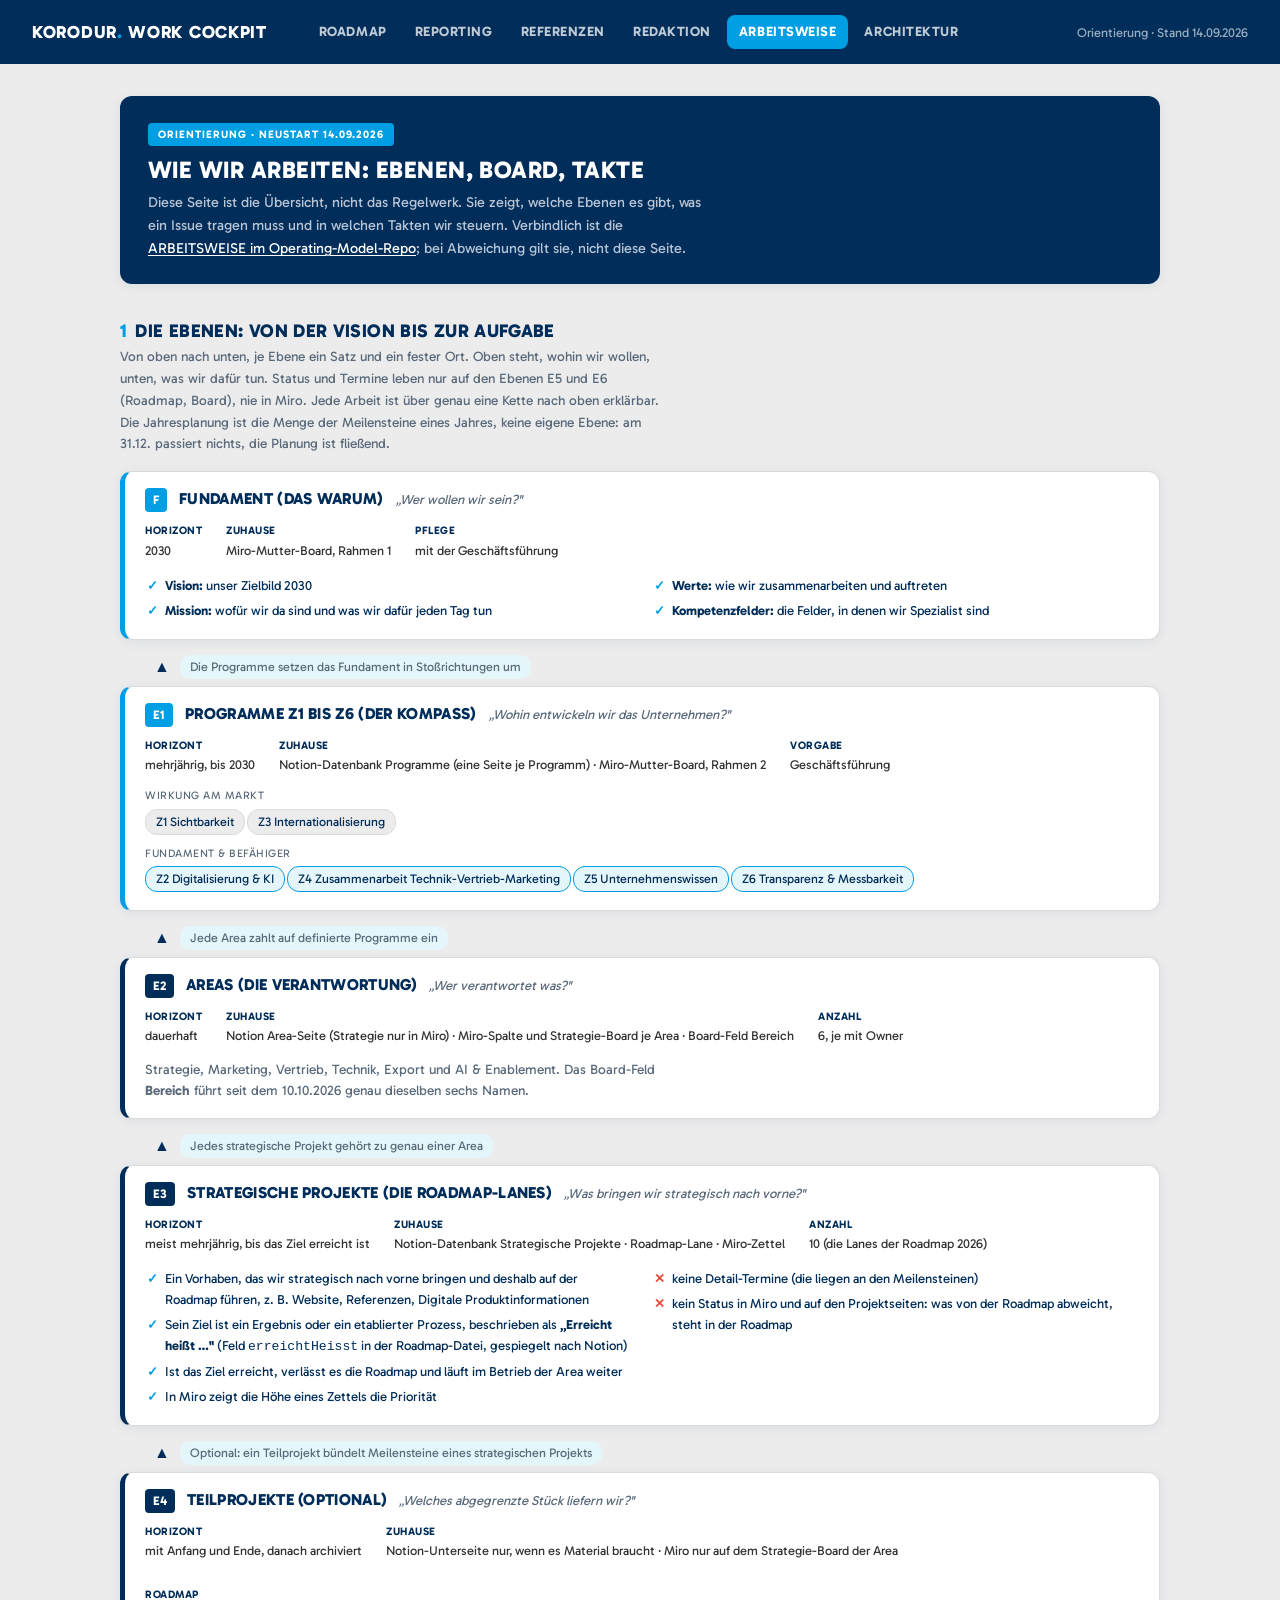
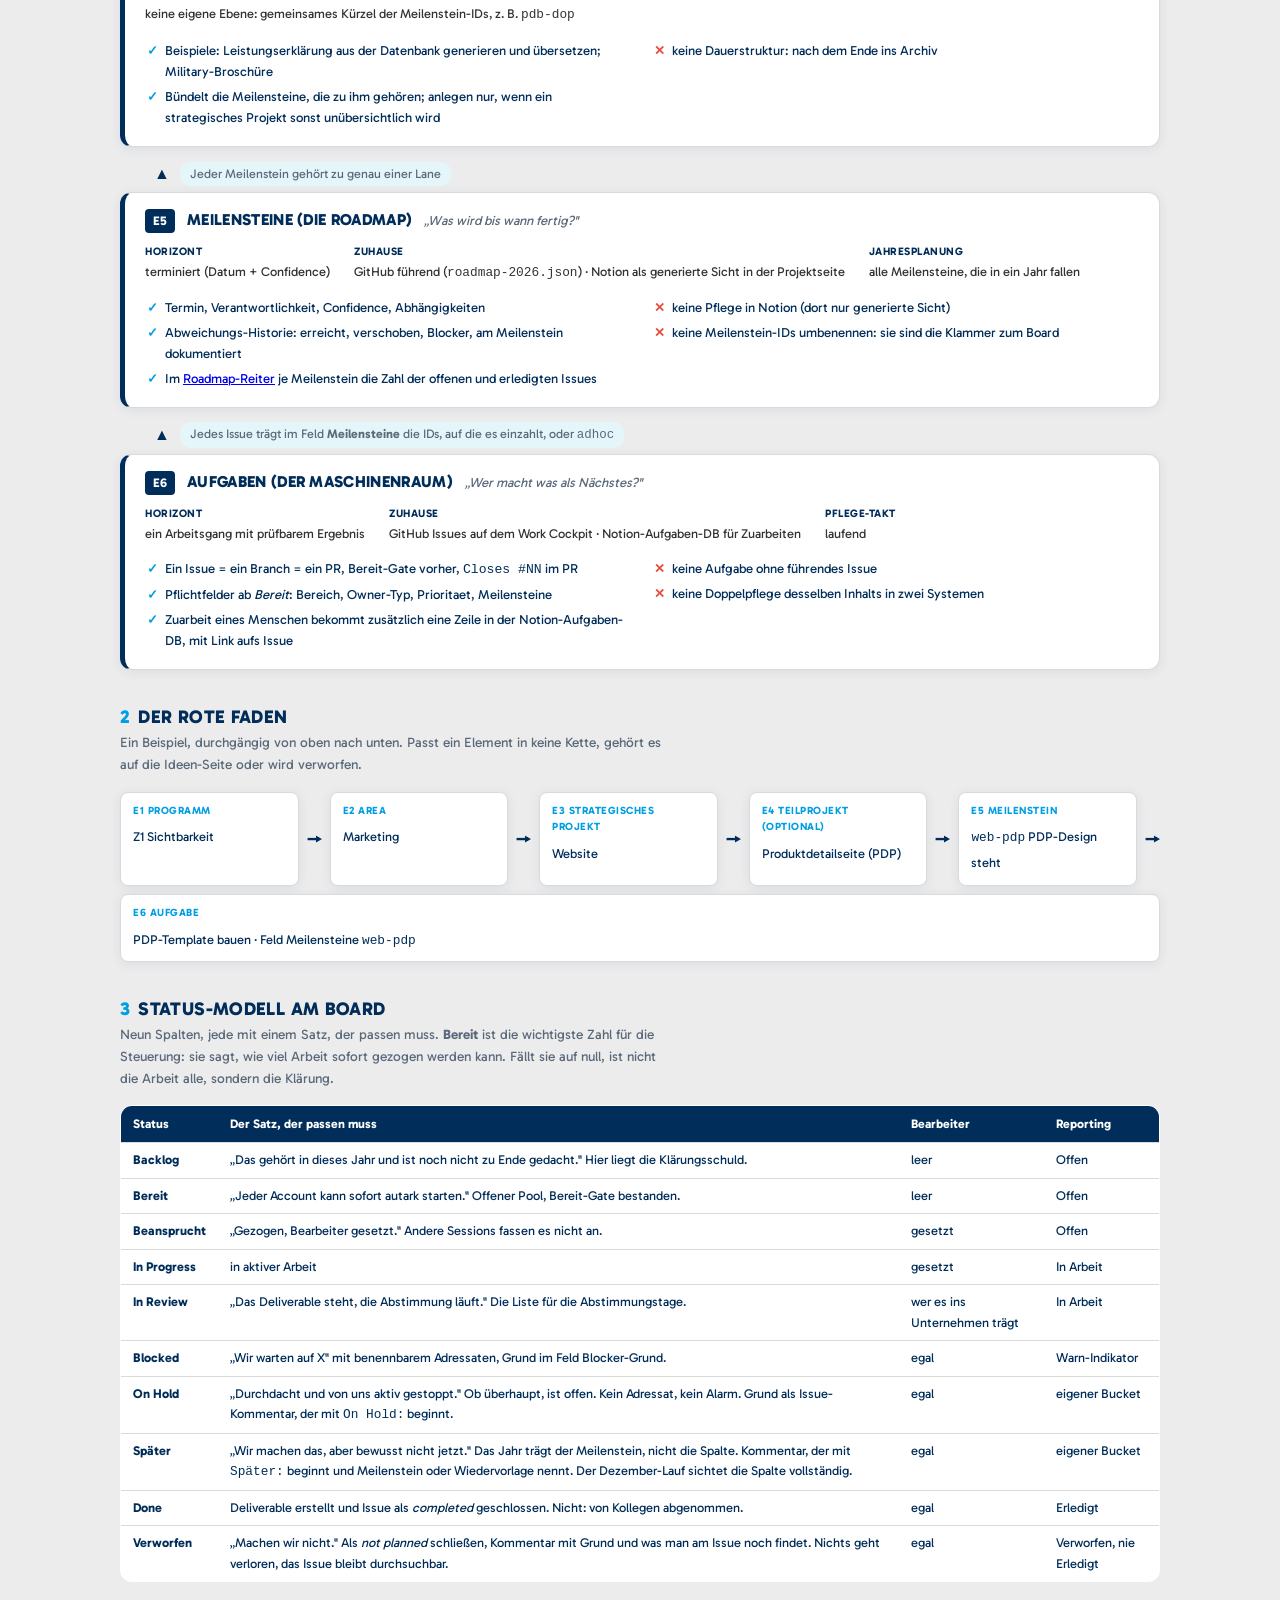
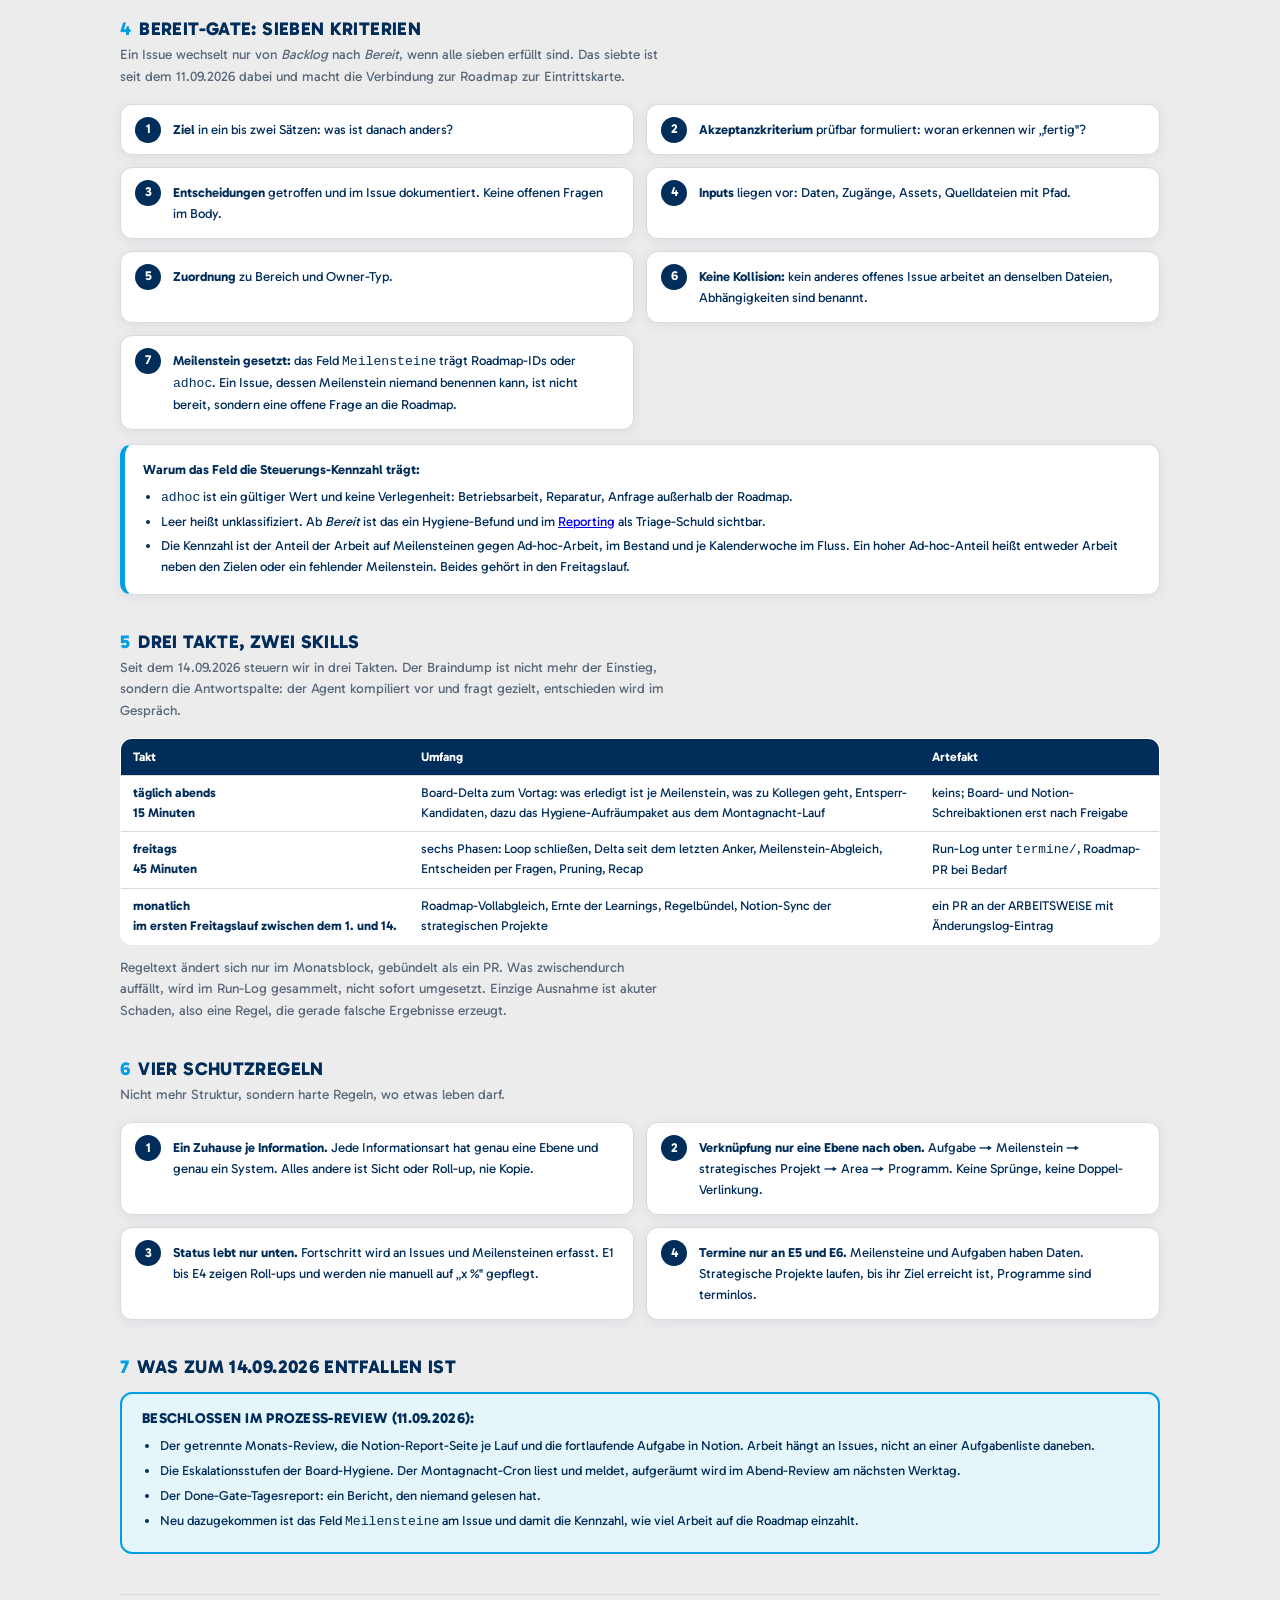
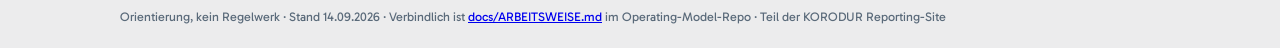
==== reporting/arbeitsweise.html @ e7a1e0b7 "sync: dashboard + snapshot 2026-11-10" ====
<!DOCTYPE html>
<html lang="de">
<head>
  <meta charset="UTF-8">
  <meta name="viewport" content="width=device-width, initial-scale=1.0">
  <title>KORODUR Work Cockpit · Arbeitsweise</title>
  <link rel="stylesheet" href="styles.css?v=3e31d056">
  <link rel="icon" href="data:image/svg+xml,<svg xmlns='http://www.w3.org/2000/svg' viewBox='0 0 100 100'><text y='.9em' font-size='90'>📊</text></svg>">
</head>
<body>
  <div class="app app--roadmap">
    <!-- Header -->
    <header class="header">
      <div class="header__brand">
        <span class="header__title">KORODUR<span class="header__dot">.</span> WORK COCKPIT</span>
        <nav class="header__nav" aria-label="Bereiche">
          <a href="roadmap.html" class="header__nav-link">Roadmap</a>
          <a href="index.html" class="header__nav-link">Reporting</a>
          <a href="referenzen.html" class="header__nav-link">Referenzen</a>
          <a href="redaktion.html" class="header__nav-link">Redaktion</a>
          <a href="arbeitsweise.html" class="header__nav-link is-active" aria-current="page">Arbeitsweise</a>
          <a href="architektur.html" class="header__nav-link">Architektur</a>
        </nav>
      </div>
      <div>
        <span class="header__meta">Orientierung · Stand 14.09.2026</span>
      </div>
    </header>

    <!-- Main Content -->
    <main class="main main--aw">
      <div class="aw-wrap">

        <div class="aw-intro">
          <span class="aw-tag">Orientierung · Neustart 14.09.2026</span>
          <h1>Wie wir arbeiten: Ebenen, Board, Takte</h1>
          <p>Diese Seite ist die Übersicht, nicht das Regelwerk. Sie zeigt, welche Ebenen es gibt, was ein Issue tragen muss und in welchen Takten wir steuern. Verbindlich ist die <a href="https://github.com/KORODUR-International/korodur-operating-model/blob/main/docs/ARBEITSWEISE.md" target="_blank" rel="noopener">ARBEITSWEISE im Operating-Model-Repo</a>; bei Abweichung gilt sie, nicht diese Seite.</p>
        </div>

        <h2 class="aw-h2"><span class="aw-num">1</span>Die Ebenen: von der Vision bis zur Aufgabe</h2>
        <p class="aw-sub">Von oben nach unten, je Ebene ein Satz und ein fester Ort. Oben steht, wohin wir wollen, unten, was wir dafür tun. Status und Termine leben nur auf den Ebenen E5 und E6 (Roadmap, Board), nie in Miro. Jede Arbeit ist über genau eine Kette nach oben erklärbar. Die Jahresplanung ist die Menge der Meilensteine eines Jahres, keine eigene Ebene: am 31.12. passiert nichts, die Planung ist fließend.</p>

        <div class="aw-level aw-level--compass">
          <div class="aw-level-head">
            <span class="aw-badge">F</span>
            <h3>Fundament (das Warum)</h3>
            <span class="aw-leitfrage">„Wer wollen wir sein?"</span>
          </div>
          <div class="aw-meta">
            <div><b>Horizont</b>2030</div>
            <div><b>Zuhause</b>Miro-Mutter-Board, Rahmen 1</div>
            <div><b>Pflege</b>mit der Geschäftsführung</div>
          </div>
          <div class="aw-cols">
            <ul class="aw-ok">
              <li><b>Vision:</b> unser Zielbild 2030</li>
              <li><b>Mission:</b> wofür wir da sind und was wir dafür jeden Tag tun</li>
            </ul>
            <ul class="aw-ok">
              <li><b>Werte:</b> wie wir zusammenarbeiten und auftreten</li>
              <li><b>Kompetenzfelder:</b> die Felder, in denen wir Spezialist sind</li>
            </ul>
          </div>
        </div>

        <div class="aw-connector"><span class="aw-arrow">▲</span><span class="aw-rel">Die Programme setzen das Fundament in Stoßrichtungen um</span></div>

        <div class="aw-level aw-level--compass">
          <div class="aw-level-head">
            <span class="aw-badge">E1</span>
            <h3>Programme Z1 bis Z6 (der Kompass)</h3>
            <span class="aw-leitfrage">„Wohin entwickeln wir das Unternehmen?"</span>
          </div>
          <div class="aw-meta">
            <div><b>Horizont</b>mehrjährig, bis 2030</div>
            <div><b>Zuhause</b>Notion-Datenbank Programme (eine Seite je Programm) · Miro-Mutter-Board, Rahmen 2</div>
            <div><b>Vorgabe</b>Geschäftsführung</div>
          </div>
          <div class="aw-catlabel">Wirkung am Markt</div>
          <span class="aw-pill">Z1 Sichtbarkeit</span><span class="aw-pill">Z3 Internationalisierung</span>
          <div class="aw-catlabel">Fundament &amp; Befähiger</div>
          <span class="aw-pill aw-pill--f">Z2 Digitalisierung &amp; KI</span><span class="aw-pill aw-pill--f">Z4 Zusammenarbeit Technik-Vertrieb-Marketing</span><span class="aw-pill aw-pill--f">Z5 Unternehmenswissen</span><span class="aw-pill aw-pill--f">Z6 Transparenz &amp; Messbarkeit</span>
        </div>

        <div class="aw-connector"><span class="aw-arrow">▲</span><span class="aw-rel">Jede Area zahlt auf definierte Programme ein</span></div>

        <div class="aw-level">
          <div class="aw-level-head">
            <span class="aw-badge">E2</span>
            <h3>Areas (die Verantwortung)</h3>
            <span class="aw-leitfrage">„Wer verantwortet was?"</span>
          </div>
          <div class="aw-meta">
            <div><b>Horizont</b>dauerhaft</div>
            <div><b>Zuhause</b>Notion Area-Seite (Strategie nur in Miro) · Miro-Spalte und Strategie-Board je Area · Board-Feld Bereich</div>
            <div><b>Anzahl</b>6, je mit Owner</div>
          </div>
          <p class="aw-sub" style="margin:0;">Strategie, Marketing, Vertrieb, Technik, Export und AI &amp; Enablement. Das Board-Feld <b>Bereich</b> führt seit dem 10.10.2026 genau dieselben sechs Namen.</p>
        </div>

        <div class="aw-connector"><span class="aw-arrow">▲</span><span class="aw-rel">Jedes strategische Projekt gehört zu genau einer Area</span></div>

        <div class="aw-level">
          <div class="aw-level-head">
            <span class="aw-badge">E3</span>
            <h3>Strategische Projekte (die Roadmap-Lanes)</h3>
            <span class="aw-leitfrage">„Was bringen wir strategisch nach vorne?"</span>
          </div>
          <div class="aw-meta">
            <div><b>Horizont</b>meist mehrjährig, bis das Ziel erreicht ist</div>
            <div><b>Zuhause</b>Notion-Datenbank Strategische Projekte · Roadmap-Lane · Miro-Zettel</div>
            <div><b>Anzahl</b>10 (die Lanes der Roadmap 2026)</div>
          </div>
          <div class="aw-cols">
            <ul class="aw-ok">
              <li>Ein Vorhaben, das wir strategisch nach vorne bringen und deshalb auf der Roadmap führen, z. B. Website, Referenzen, Digitale Produktinformationen</li>
              <li>Sein Ziel ist ein Ergebnis oder ein etablierter Prozess, beschrieben als <b>„Erreicht heißt …"</b> (Feld <code>erreichtHeisst</code> in der Roadmap-Datei, gespiegelt nach Notion)</li>
              <li>Ist das Ziel erreicht, verlässt es die Roadmap und läuft im Betrieb der Area weiter</li>
              <li>In Miro zeigt die Höhe eines Zettels die Priorität</li>
            </ul>
            <ul class="aw-no">
              <li>keine Detail-Termine (die liegen an den Meilensteinen)</li>
              <li>kein Status in Miro und auf den Projektseiten: was von der Roadmap abweicht, steht in der Roadmap</li>
            </ul>
          </div>
        </div>

        <div class="aw-connector"><span class="aw-arrow">▲</span><span class="aw-rel">Optional: ein Teilprojekt bündelt Meilensteine eines strategischen Projekts</span></div>

        <div class="aw-level">
          <div class="aw-level-head">
            <span class="aw-badge">E4</span>
            <h3>Teilprojekte (optional)</h3>
            <span class="aw-leitfrage">„Welches abgegrenzte Stück liefern wir?"</span>
          </div>
          <div class="aw-meta">
            <div><b>Horizont</b>mit Anfang und Ende, danach archiviert</div>
            <div><b>Zuhause</b>Notion-Unterseite nur, wenn es Material braucht · Miro nur auf dem Strategie-Board der Area</div>
            <div><b>Roadmap</b>keine eigene Ebene: gemeinsames Kürzel der Meilenstein-IDs, z. B. <code>pdb-dop</code></div>
          </div>
          <div class="aw-cols">
            <ul class="aw-ok">
              <li>Beispiele: Leistungserklärung aus der Datenbank generieren und übersetzen; Military-Broschüre</li>
              <li>Bündelt die Meilensteine, die zu ihm gehören; anlegen nur, wenn ein strategisches Projekt sonst unübersichtlich wird</li>
            </ul>
            <ul class="aw-no">
              <li>keine Dauerstruktur: nach dem Ende ins Archiv</li>
            </ul>
          </div>
        </div>

        <div class="aw-connector"><span class="aw-arrow">▲</span><span class="aw-rel">Jeder Meilenstein gehört zu genau einer Lane</span></div>

        <div class="aw-level">
          <div class="aw-level-head">
            <span class="aw-badge">E5</span>
            <h3>Meilensteine (die Roadmap)</h3>
            <span class="aw-leitfrage">„Was wird bis wann fertig?"</span>
          </div>
          <div class="aw-meta">
            <div><b>Horizont</b>terminiert (Datum + Confidence)</div>
            <div><b>Zuhause</b>GitHub führend (<code>roadmap-2026.json</code>) · Notion als generierte Sicht in der Projektseite</div>
            <div><b>Jahresplanung</b>alle Meilensteine, die in ein Jahr fallen</div>
          </div>
          <div class="aw-cols">
            <ul class="aw-ok">
              <li>Termin, Verantwortlichkeit, Confidence, Abhängigkeiten</li>
              <li>Abweichungs-Historie: erreicht, verschoben, Blocker, am Meilenstein dokumentiert</li>
              <li>Im <a href="roadmap.html">Roadmap-Reiter</a> je Meilenstein die Zahl der offenen und erledigten Issues</li>
            </ul>
            <ul class="aw-no">
              <li>keine Pflege in Notion (dort nur generierte Sicht)</li>
              <li>keine Meilenstein-IDs umbenennen: sie sind die Klammer zum Board</li>
            </ul>
          </div>
        </div>

        <div class="aw-connector"><span class="aw-arrow">▲</span><span class="aw-rel">Jedes Issue trägt im Feld <b>Meilensteine</b> die IDs, auf die es einzahlt, oder <code>adhoc</code></span></div>

        <div class="aw-level">
          <div class="aw-level-head">
            <span class="aw-badge">E6</span>
            <h3>Aufgaben (der Maschinenraum)</h3>
            <span class="aw-leitfrage">„Wer macht was als Nächstes?"</span>
          </div>
          <div class="aw-meta">
            <div><b>Horizont</b>ein Arbeitsgang mit prüfbarem Ergebnis</div>
            <div><b>Zuhause</b>GitHub Issues auf dem Work Cockpit · Notion-Aufgaben-DB für Zuarbeiten</div>
            <div><b>Pflege-Takt</b>laufend</div>
          </div>
          <div class="aw-cols">
            <ul class="aw-ok">
              <li>Ein Issue = ein Branch = ein PR, Bereit-Gate vorher, <code>Closes #NN</code> im PR</li>
              <li>Pflichtfelder ab <i>Bereit</i>: Bereich, Owner-Typ, Prioritaet, Meilensteine</li>
              <li>Zuarbeit eines Menschen bekommt zusätzlich eine Zeile in der Notion-Aufgaben-DB, mit Link aufs Issue</li>
            </ul>
            <ul class="aw-no">
              <li>keine Aufgabe ohne führendes Issue</li>
              <li>keine Doppelpflege desselben Inhalts in zwei Systemen</li>
            </ul>
          </div>
        </div>

        <h2 class="aw-h2"><span class="aw-num">2</span>Der rote Faden</h2>
        <p class="aw-sub">Ein Beispiel, durchgängig von oben nach unten. Passt ein Element in keine Kette, gehört es auf die Ideen-Seite oder wird verworfen.</p>
        <div class="aw-thread">
          <div class="aw-step"><b>E1 Programm</b><span>Z1 Sichtbarkeit</span></div>
          <div class="aw-tarrow">→</div>
          <div class="aw-step"><b>E2 Area</b><span>Marketing</span></div>
          <div class="aw-tarrow">→</div>
          <div class="aw-step"><b>E3 Strategisches Projekt</b><span>Website</span></div>
          <div class="aw-tarrow">→</div>
          <div class="aw-step"><b>E4 Teilprojekt (optional)</b><span>Produktdetailseite (PDP)</span></div>
          <div class="aw-tarrow">→</div>
          <div class="aw-step"><b>E5 Meilenstein</b><span><code>web-pdp</code> PDP-Design steht</span></div>
          <div class="aw-tarrow">→</div>
          <div class="aw-step"><b>E6 Aufgabe</b><span>PDP-Template bauen · Feld Meilensteine <code>web-pdp</code></span></div>
        </div>

        <h2 class="aw-h2"><span class="aw-num">3</span>Status-Modell am Board</h2>
        <p class="aw-sub">Neun Spalten, jede mit einem Satz, der passen muss. <b>Bereit</b> ist die wichtigste Zahl für die Steuerung: sie sagt, wie viel Arbeit sofort gezogen werden kann. Fällt sie auf null, ist nicht die Arbeit alle, sondern die Klärung.</p>
        <div class="aw-tablewrap"><table class="aw-table">
          <tr><th>Status</th><th>Der Satz, der passen muss</th><th>Bearbeiter</th><th>Reporting</th></tr>
          <tr><td class="aw-sys">Backlog</td><td>„Das gehört in dieses Jahr und ist noch nicht zu Ende gedacht." Hier liegt die Klärungsschuld.</td><td>leer</td><td>Offen</td></tr>
          <tr><td class="aw-sys">Bereit</td><td>„Jeder Account kann sofort autark starten." Offener Pool, Bereit-Gate bestanden.</td><td>leer</td><td>Offen</td></tr>
          <tr><td class="aw-sys">Beansprucht</td><td>„Gezogen, Bearbeiter gesetzt." Andere Sessions fassen es nicht an.</td><td>gesetzt</td><td>Offen</td></tr>
          <tr><td class="aw-sys">In Progress</td><td>in aktiver Arbeit</td><td>gesetzt</td><td>In Arbeit</td></tr>
          <tr><td class="aw-sys">In Review</td><td>„Das Deliverable steht, die Abstimmung läuft." Die Liste für die Abstimmungstage.</td><td>wer es ins Unternehmen trägt</td><td>In Arbeit</td></tr>
          <tr><td class="aw-sys">Blocked</td><td>„Wir warten auf X" mit benennbarem Adressaten, Grund im Feld Blocker-Grund.</td><td>egal</td><td>Warn-Indikator</td></tr>
          <tr><td class="aw-sys">On Hold</td><td>„Durchdacht und von uns aktiv gestoppt." Ob überhaupt, ist offen. Kein Adressat, kein Alarm. Grund als Issue-Kommentar, der mit <code>On Hold:</code> beginnt.</td><td>egal</td><td>eigener Bucket</td></tr>
          <tr><td class="aw-sys">Später</td><td>„Wir machen das, aber bewusst nicht jetzt." Das Jahr trägt der Meilenstein, nicht die Spalte. Kommentar, der mit <code>Später:</code> beginnt und Meilenstein oder Wiedervorlage nennt. Der Dezember-Lauf sichtet die Spalte vollständig.</td><td>egal</td><td>eigener Bucket</td></tr>
          <tr><td class="aw-sys">Done</td><td>Deliverable erstellt und Issue als <i>completed</i> geschlossen. Nicht: von Kollegen abgenommen.</td><td>egal</td><td>Erledigt</td></tr>
          <tr><td class="aw-sys">Verworfen</td><td>„Machen wir nicht." Als <i>not planned</i> schließen, Kommentar mit Grund und was man am Issue noch findet. Nichts geht verloren, das Issue bleibt durchsuchbar.</td><td>egal</td><td>Verworfen, nie Erledigt</td></tr>
        </table></div>

        <h2 class="aw-h2"><span class="aw-num">4</span>Bereit-Gate: sieben Kriterien</h2>
        <p class="aw-sub">Ein Issue wechselt nur von <i>Backlog</i> nach <i>Bereit</i>, wenn alle sieben erfüllt sind. Das siebte ist seit dem 11.09.2026 dabei und macht die Verbindung zur Roadmap zur Eintrittskarte.</p>
        <div class="aw-rules">
          <div class="aw-rule"><b>Ziel</b> in ein bis zwei Sätzen: was ist danach anders?</div>
          <div class="aw-rule"><b>Akzeptanzkriterium</b> prüfbar formuliert: woran erkennen wir „fertig"?</div>
          <div class="aw-rule"><b>Entscheidungen</b> getroffen und im Issue dokumentiert. Keine offenen Fragen im Body.</div>
          <div class="aw-rule"><b>Inputs</b> liegen vor: Daten, Zugänge, Assets, Quelldateien mit Pfad.</div>
          <div class="aw-rule"><b>Zuordnung</b> zu Bereich und Owner-Typ.</div>
          <div class="aw-rule"><b>Keine Kollision:</b> kein anderes offenes Issue arbeitet an denselben Dateien, Abhängigkeiten sind benannt.</div>
          <div class="aw-rule"><b>Meilenstein gesetzt:</b> das Feld <code>Meilensteine</code> trägt Roadmap-IDs oder <code>adhoc</code>. Ein Issue, dessen Meilenstein niemand benennen kann, ist nicht bereit, sondern eine offene Frage an die Roadmap.</div>
        </div>

        <div class="aw-change">
          <b>Warum das Feld die Steuerungs-Kennzahl trägt:</b>
          <ul>
            <li><code>adhoc</code> ist ein gültiger Wert und keine Verlegenheit: Betriebsarbeit, Reparatur, Anfrage außerhalb der Roadmap.</li>
            <li>Leer heißt unklassifiziert. Ab <i>Bereit</i> ist das ein Hygiene-Befund und im <a href="index.html">Reporting</a> als Triage-Schuld sichtbar.</li>
            <li>Die Kennzahl ist der Anteil der Arbeit auf Meilensteinen gegen Ad-hoc-Arbeit, im Bestand und je Kalenderwoche im Fluss. Ein hoher Ad-hoc-Anteil heißt entweder Arbeit neben den Zielen oder ein fehlender Meilenstein. Beides gehört in den Freitagslauf.</li>
          </ul>
        </div>

        <h2 class="aw-h2"><span class="aw-num">5</span>Drei Takte, zwei Skills</h2>
        <p class="aw-sub">Seit dem 14.09.2026 steuern wir in drei Takten. Der Braindump ist nicht mehr der Einstieg, sondern die Antwortspalte: der Agent kompiliert vor und fragt gezielt, entschieden wird im Gespräch.</p>
        <div class="aw-tablewrap"><table class="aw-table">
          <tr><th>Takt</th><th>Umfang</th><th>Artefakt</th></tr>
          <tr><td class="aw-sys">täglich abends<br>15 Minuten</td><td>Board-Delta zum Vortag: was erledigt ist je Meilenstein, was zu Kollegen geht, Entsperr-Kandidaten, dazu das Hygiene-Aufräumpaket aus dem Montagnacht-Lauf</td><td>keins; Board- und Notion-Schreibaktionen erst nach Freigabe</td></tr>
          <tr><td class="aw-sys">freitags<br>45 Minuten</td><td>sechs Phasen: Loop schließen, Delta seit dem letzten Anker, Meilenstein-Abgleich, Entscheiden per Fragen, Pruning, Recap</td><td>Run-Log unter <code>termine/</code>, Roadmap-PR bei Bedarf</td></tr>
          <tr><td class="aw-sys">monatlich<br>im ersten Freitagslauf zwischen dem 1. und 14.</td><td>Roadmap-Vollabgleich, Ernte der Learnings, Regelbündel, Notion-Sync der strategischen Projekte</td><td>ein PR an der ARBEITSWEISE mit Änderungslog-Eintrag</td></tr>
        </table></div>
        <p class="aw-sub" style="margin-top:12px;">Regeltext ändert sich nur im Monatsblock, gebündelt als ein PR. Was zwischendurch auffällt, wird im Run-Log gesammelt, nicht sofort umgesetzt. Einzige Ausnahme ist akuter Schaden, also eine Regel, die gerade falsche Ergebnisse erzeugt.</p>

        <h2 class="aw-h2"><span class="aw-num">6</span>Vier Schutzregeln</h2>
        <p class="aw-sub">Nicht mehr Struktur, sondern harte Regeln, wo etwas leben darf.</p>
        <div class="aw-rules">
          <div class="aw-rule"><b>Ein Zuhause je Information.</b> Jede Informationsart hat genau eine Ebene und genau ein System. Alles andere ist Sicht oder Roll-up, nie Kopie.</div>
          <div class="aw-rule"><b>Verknüpfung nur eine Ebene nach oben.</b> Aufgabe → Meilenstein → strategisches Projekt → Area → Programm. Keine Sprünge, keine Doppel-Verlinkung.</div>
          <div class="aw-rule"><b>Status lebt nur unten.</b> Fortschritt wird an Issues und Meilensteinen erfasst. E1 bis E4 zeigen Roll-ups und werden nie manuell auf „x %" gepflegt.</div>
          <div class="aw-rule"><b>Termine nur an E5 und E6.</b> Meilensteine und Aufgaben haben Daten. Strategische Projekte laufen, bis ihr Ziel erreicht ist, Programme sind terminlos.</div>
        </div>

        <h2 class="aw-h2"><span class="aw-num">7</span>Was zum 14.09.2026 entfallen ist</h2>
        <div class="aw-decided">
          <h4>Beschlossen im Prozess-Review (11.09.2026):</h4>
          <ul>
            <li>Der getrennte Monats-Review, die Notion-Report-Seite je Lauf und die fortlaufende Aufgabe in Notion. Arbeit hängt an Issues, nicht an einer Aufgabenliste daneben.</li>
            <li>Die Eskalationsstufen der Board-Hygiene. Der Montagnacht-Cron liest und meldet, aufgeräumt wird im Abend-Review am nächsten Werktag.</li>
            <li>Der Done-Gate-Tagesreport: ein Bericht, den niemand gelesen hat.</li>
            <li>Neu dazugekommen ist das Feld <code>Meilensteine</code> am Issue und damit die Kennzahl, wie viel Arbeit auf die Roadmap einzahlt.</li>
          </ul>
        </div>

        <div class="aw-footer">
          Orientierung, kein Regelwerk · Stand 14.09.2026 · Verbindlich ist
          <a href="https://github.com/KORODUR-International/korodur-operating-model/blob/main/docs/ARBEITSWEISE.md" target="_blank" rel="noopener">docs/ARBEITSWEISE.md</a>
          im Operating-Model-Repo · Teil der KORODUR Reporting-Site
        </div>

      </div>
    </main>
  </div>
</body>
</html>
---- reporting/styles.css ----
/* ============================================
   KORODUR Space Health Dashboard
   Corporate Design: Navy + Cyan + Gabarito
   ============================================ */

@import url('https://fonts.googleapis.com/css2?family=Gabarito:wght@400;700;800;900&display=swap');

/* --- Reset & Base --- */
*, *::before, *::after { box-sizing: border-box; margin: 0; padding: 0; }

:root {
  --primary: #002d59;
  --secondary: #009ee3;
  --cta: #009ee3;
  --cta-hover: #007bb5;
  --light-gray: #ececed;
  --mid-gray: #d9dada;
  --white: #ffffff;
  --muted: #5a6a7a;
  --danger: #e74c3c;
  --success: #27ae60;
  --warning: #f39c12;

  --radius: 8px;
  --card-radius: 12px;
  --shadow: 0 2px 12px rgba(0,45,89,.08);
  --shadow-hover: 0 8px 24px rgba(0,45,89,.14);

  --sidebar-w: 280px;
  --header-h: 64px;
}

html { scroll-behavior: smooth; }

body {
  font-family: 'Gabarito', Arial, sans-serif;
  font-weight: 400;
  color: var(--primary);
  background: var(--light-gray);
  line-height: 1.6;
  min-height: 100vh;
}

h1, h2, h3, h4, h5 {
  text-transform: uppercase;
  font-weight: 800;
  line-height: 1.2;
  letter-spacing: .02em;
}

/* --- Layout Shell --- */
.app {
  display: grid;
  grid-template-columns: var(--sidebar-w) 1fr;
  grid-template-rows: var(--header-h) 1fr;
  min-height: 100vh;
}

/* --- Header --- */
.header {
  grid-column: 1 / -1;
  background: var(--primary);
  color: var(--white);
  display: flex;
  align-items: center;
  justify-content: space-between;
  padding: 0 32px;
  z-index: 100;
}

.header__brand {
  display: flex;
  align-items: center;
  gap: 12px;
}

.header__logo {
  height: 28px;
  width: auto;
}

.header__title {
  font-size: 1.1rem;
  font-weight: 800;
  text-transform: uppercase;
  letter-spacing: .04em;
}

.header__dot {
  color: var(--secondary);
}

.header__meta {
  font-size: .8rem;
  color: rgba(255,255,255,.6);
  font-weight: 400;
}

.header__badge {
  background: rgba(0,158,227,.15);
  color: var(--secondary);
  padding: 4px 12px;
  border-radius: 20px;
  font-size: .75rem;
  font-weight: 700;
  text-transform: uppercase;
  letter-spacing: .05em;
}

/* --- Sidebar --- */
.sidebar {
  background: var(--white);
  border-right: 1px solid var(--mid-gray);
  padding: 24px 0;
  overflow-y: auto;
}

.sidebar__section-title {
  font-size: .7rem;
  font-weight: 700;
  color: var(--muted);
  text-transform: uppercase;
  letter-spacing: .1em;
  padding: 0 20px;
  margin-bottom: 8px;
}

.sidebar__list {
  list-style: none;
  margin-bottom: 24px;
}

.sidebar__item {
  width: 100%;
  border: 0;
  background: transparent;
  text-align: left;
  font-family: inherit;
  display: block;
  padding: 10px 20px;
  color: var(--primary);
  text-decoration: none;
  font-weight: 700;
  font-size: .9rem;
  cursor: pointer;
  transition: all .2s ease;
  border-left: 3px solid transparent;
}

.sidebar__item:hover {
  background: var(--light-gray);
  border-left-color: var(--mid-gray);
}

.sidebar__item.active {
  background: rgba(0,158,227,.08);
  border-left-color: var(--secondary);
  color: var(--secondary);
}

.sidebar__item-date {
  display: block;
  font-size: .75rem;
  color: var(--muted);
  font-weight: 400;
  margin-top: 2px;
}

/* --- Main Content --- */
.main {
  padding: 32px;
  overflow-y: auto;
  background: var(--light-gray);
}

/* --- Snapshot Header --- */
.snapshot-header {
  margin-bottom: 32px;
}

.snapshot-header__title {
  font-size: 1.8rem;
  margin-bottom: 4px;
}

.snapshot-header__sub {
  color: var(--muted);
  font-size: .9rem;
  font-weight: 400;
  text-transform: none;
}

/* --- KPI Row --- */
.kpi-row {
  display: grid;
  grid-template-columns: repeat(auto-fit, minmax(180px, 1fr));
  gap: 16px;
  margin-bottom: 32px;
}

.kpi-card {
  background: var(--white);
  border-radius: var(--card-radius);
  padding: 20px 24px;
  box-shadow: var(--shadow);
  transition: all .3s ease;
}

.kpi-card:hover {
  transform: translateY(-2px);
  box-shadow: var(--shadow-hover);
}

.kpi-card__label {
  font-size: .7rem;
  font-weight: 700;
  color: var(--muted);
  text-transform: uppercase;
  letter-spacing: .08em;
  margin-bottom: 4px;
}

.kpi-card__value {
  font-size: 2.2rem;
  font-weight: 900;
  color: var(--primary);
  line-height: 1;
}

.kpi-card__value--accent {
  color: var(--secondary);
}

.kpi-card__detail {
  font-size: .75rem;
  color: var(--muted);
  margin-top: 4px;
}

/* Datenschuld-Hinweis unter einer KPI (z. B. fehlende Veroeffentlicht-Daten) */
.kpi-card__hint {
  display: inline-block;
  margin-top: 3px;
  color: var(--warn);
}

/* --- Project Status Bar --- */
.status-section {
  background: var(--white);
  border-radius: var(--card-radius);
  padding: 24px;
  box-shadow: var(--shadow);
  margin-bottom: 32px;
}

.status-section__title {
  font-size: .9rem;
  margin-bottom: 16px;
}

.status-bar {
  display: flex;
  height: 32px;
  border-radius: var(--radius);
  overflow: hidden;
  background: var(--light-gray);
}

.status-bar__segment {
  display: flex;
  align-items: center;
  justify-content: center;
  font-size: .7rem;
  font-weight: 700;
  color: var(--white);
  transition: width .6s ease;
  min-width: 0;
  overflow: hidden;
  white-space: nowrap;
}

.status-legend {
  display: flex;
  gap: 20px;
  margin-top: 12px;
  flex-wrap: wrap;
}

.status-legend__item {
  display: flex;
  align-items: center;
  gap: 6px;
  font-size: .75rem;
  color: var(--muted);
}

.status-legend__dot {
  width: 10px;
  height: 10px;
  border-radius: 50%;
  flex-shrink: 0;
}

/* --- Delta Badges --- */
.delta {
  display: inline-block;
  font-size: .7rem;
  font-weight: 700;
  padding: 1px 6px;
  border-radius: 8px;
  margin-left: 4px;
  vertical-align: middle;
}

.delta--up {
  color: #15803d;
  background: rgba(39, 174, 96, .12);
}

.delta--down {
  color: #b91c1c;
  background: rgba(231, 76, 60, .12);
}

.delta--neutral {
  color: var(--muted);
  background: var(--light-gray);
}

/* --- Project Pipeline --- */
.pipeline {
  display: flex;
  align-items: center;
  justify-content: space-between;
  gap: 0;
  padding: 8px 0;
}

.pipeline__stage {
  display: flex;
  flex-direction: column;
  align-items: center;
  flex: 1;
  position: relative;
}

.pipeline__count {
  font-size: 1.6rem;
  font-weight: 900;
  color: var(--primary);
  line-height: 1;
}

.pipeline__label {
  font-size: .65rem;
  font-weight: 700;
  text-transform: uppercase;
  letter-spacing: .04em;
  color: var(--muted);
  margin-top: 4px;
  text-align: center;
}

.pipeline__arrow {
  position: absolute;
  right: -10px;
  top: 50%;
  transform: translateY(-70%);
  color: var(--mid-gray);
  z-index: 1;
}

.pipeline__stage--idee .pipeline__count { color: var(--muted); }
.pipeline__stage--konzept .pipeline__count { color: #6b7280; }
.pipeline__stage--geplant .pipeline__count { color: #3b82f6; }
.pipeline__stage--in_bearbeitung .pipeline__count { color: var(--secondary); }
.pipeline__stage--in_review .pipeline__count { color: #a855f7; }
.pipeline__stage--erledigt .pipeline__count { color: var(--success); }

.pipeline__paused {
  font-size: .75rem;
  color: var(--warning);
  font-weight: 700;
  text-align: center;
  margin-top: 8px;
}

/* --- Footer --- */
.footer {
  text-align: center;
  padding: 24px 32px;
  font-size: .75rem;
  color: var(--muted);
}

.footer a {
  color: var(--secondary);
  text-decoration: none;
}

/* --- Loading & Empty States --- */
.loading {
  display: flex;
  align-items: center;
  justify-content: center;
  height: 60vh;
  color: var(--muted);
  font-size: 1rem;
}

.loading__spinner {
  width: 32px;
  height: 32px;
  border: 3px solid var(--light-gray);
  border-top-color: var(--secondary);
  border-radius: 50%;
  animation: spin .8s linear infinite;
  margin-right: 12px;
}

@keyframes spin {
  to { transform: rotate(360deg); }
}

/* --- Animations --- */
.fade-in {
  opacity: 0;
  transform: translateY(12px);
  animation: fadeIn .4s ease forwards;
}

@keyframes fadeIn {
  to {
    opacity: 1;
    transform: translateY(0);
  }
}

.fade-in:nth-child(2) { animation-delay: .05s; }
.fade-in:nth-child(3) { animation-delay: .1s; }
.fade-in:nth-child(4) { animation-delay: .15s; }
.fade-in:nth-child(5) { animation-delay: .2s; }
.fade-in:nth-child(6) { animation-delay: .25s; }
.fade-in:nth-child(7) { animation-delay: .3s; }
.fade-in:nth-child(8) { animation-delay: .35s; }

/* --- Responsive --- */
@media (max-width: 1024px) {
  .app {
    grid-template-columns: 1fr;
  }

  .sidebar {
    display: none;
  }

  .main {
    padding: 24px 16px;
  }

  .kpi-row {
    grid-template-columns: repeat(2, 1fr);
  }

  .pipeline {
    flex-wrap: wrap;
    gap: 12px;
    justify-content: center;
  }

  .pipeline__stage {
    flex: 0 0 30%;
  }

  .pipeline__arrow {
    display: none;
  }
}

/* --- Print --- */
@media print {
  .sidebar { display: none; }
  .app { grid-template-columns: 1fr; }
}

/* --- Prefers Reduced Motion --- */
@media (prefers-reduced-motion: reduce) {
  *, *::before, *::after {
    animation-duration: 0.01ms !important;
    transition-duration: 0.01ms !important;
  }
}

/* ─── Work Cockpit additions (v2) ──────────────────── */
:root {
  --warn: #f39c12;
  --owner-human: #002d59;
  --owner-claude: #009ee3;
  --owner-either: #7fb8d9;
}

/* KPI warn state */
.kpi-card--warn { border-top: 4px solid var(--warn); }
.kpi-card__value--warn { color: var(--warn); }

/* extra status-bar segments */
.status-bar__segment--human  { background: var(--owner-human); }
.status-bar__segment--claude { background: var(--owner-claude); }
.status-bar__segment--either { background: var(--owner-either); color: var(--primary); }

/* split row - one card spans full width, two share it */
.split-row {
  display: grid;
  grid-template-columns: repeat(auto-fit, minmax(320px, 1fr));
  gap: 20px;
  margin-bottom: 24px;
}
.split-row__col { margin-bottom: 0; }

/* done-by-month mini bar chart */
.month-chart {
  display: flex;
  align-items: flex-end;
  gap: 14px;
  height: 160px;
  padding-top: 8px;
}
.month-chart__col {
  flex: 1;
  display: flex;
  flex-direction: column;
  align-items: center;
  height: 100%;
}
.month-chart__bar-wrap {
  flex: 1;
  width: 100%;
  display: flex;
  flex-direction: column;
  justify-content: flex-end;
  align-items: center;
  gap: 4px;
}
.month-chart__value { font-size: .8rem; font-weight: 700; color: var(--primary); }
.month-chart__bar {
  width: 60%;
  max-width: 48px;
  background: var(--success);
  border-radius: 4px 4px 0 0;
  min-height: 4px;
  transition: height .4s ease;
}
.month-chart__label { margin-top: 8px; font-size: .75rem; color: var(--muted); }

/* projects table */
.proj-table {
  width: 100%;
  border-collapse: collapse;
  font-size: .9rem;
}
.proj-table th, .proj-table td {
  text-align: right;
  padding: 10px 12px;
  border-bottom: 1px solid var(--light-gray);
}
.proj-table th:first-child, .proj-table td:first-child { text-align: left; }
.proj-table th {
  font-size: .72rem;
  text-transform: uppercase;
  letter-spacing: .04em;
  color: var(--muted);
  font-weight: 600;
}
.proj-table__name { font-weight: 600; color: var(--primary); }
.proj-table__warn { color: var(--warn); font-weight: 700; }
.proj-table tbody tr:hover { background: var(--light-gray); }

@media (max-width: 760px) {
  .split-row { grid-template-columns: 1fr; }
}

/* ─── Trend chart (referenzen.js/redaktion.js zeichnen damit) ── */
.trend-chart {
  width: 100%;
  height: 300px;
  display: block;
}
.trend__grid { stroke: var(--light-gray); stroke-width: 1; }
.trend__ytick {
  fill: var(--muted);
  font-size: 11px;
  text-anchor: end;
  font-family: 'Gabarito', Arial, sans-serif;
}
.trend__xtick {
  fill: var(--muted);
  font-size: 11px;
  font-family: 'Gabarito', Arial, sans-serif;
}
.trend-legend {
  display: flex;
  gap: 18px;
  flex-wrap: wrap;
  margin-top: 14px;
}
.trend-legend__item {
  display: flex;
  align-items: center;
  gap: 6px;
  font-size: .78rem;
  color: var(--muted);
  font-weight: 600;
}
.trend-legend__dot {
  width: 12px;
  height: 3px;
  border-radius: 2px;
  flex-shrink: 0;
}
.trend-empty {
  font-size: .85rem;
  color: var(--muted);
  line-height: 1.5;
}
/* weekly done bars inside the trend section */
.trend-sub {
  margin-top: 20px;
  padding-top: 16px;
  border-top: 1px solid var(--light-gray);
}
.trend-sub__title {
  font-size: .75rem;
  color: var(--muted);
  margin-bottom: 12px;
}

/* ─── KPI sparkline ─────────────────────────────────── */
.kpi-spark {
  width: 100%;
  height: 26px;
  margin-top: 10px;
  display: block;
  overflow: visible;
}

/* ============================================
   Roadmap-Seite (roadmap.html / roadmap.js)
   Namespace .rm- ; nutzt die CD-Variablen oben
   ============================================ */

/* Header-Navigation Dashboard | Roadmap (beide Seiten) */
.header__nav { display: inline-flex; gap: 4px; margin-left: 28px; }
.header__nav-link {
  color: rgba(255,255,255,.75);
  text-decoration: none;
  font-size: .85rem;
  font-weight: 700;
  letter-spacing: .04em;
  text-transform: uppercase;
  padding: 6px 12px;
  border-radius: var(--radius);
}
.header__nav-link:hover { color: var(--white); background: rgba(255,255,255,.08); }
.header__nav-link.is-active { color: var(--white); background: var(--secondary); }

/* Layout ohne Sidebar */
.app--roadmap { grid-template-columns: 1fr; }
.main--roadmap { grid-column: 1 / -1; max-width: 1560px; width: 100%; margin: 0 auto; }

/* Kopf: Titel + Gesamtfortschritt */
.rm-head { display: flex; align-items: flex-end; justify-content: space-between; gap: 24px; flex-wrap: wrap; margin-bottom: 20px; }
.rm-head__title { font-size: 1.3rem; color: var(--primary); }
.rm-head__meta { font-size: .8rem; color: var(--muted); margin-top: 4px; }
.rm-head__progress { display: flex; flex-direction: column; align-items: flex-end; gap: 6px; min-width: 260px; }
.rm-head__count { font-size: .85rem; color: var(--primary); }

.rm-progress { height: 8px; border-radius: 20px; background: var(--mid-gray); overflow: hidden; flex: 1; min-width: 60px; display: flex; }
.rm-progress--big { height: 10px; width: 260px; flex: none; }
.rm-progress__fill { height: 100%; border-radius: 20px; background: var(--rm-c, var(--secondary)); flex: none; }
/* Verzugsanteil direkt hinter dem erreichten Anteil */
.rm-progress__late { height: 100%; border-radius: 20px; background: var(--danger); opacity: .85; flex: none; }

/* Toolbar: Zoom, Toggles, Area-Filter */
.rm-toolbar { display: flex; flex-wrap: wrap; gap: 12px 28px; align-items: center; padding: 14px 24px; margin-bottom: 16px; }
.rm-toolbar__group { display: flex; flex-wrap: wrap; gap: 8px; align-items: center; }
.rm-zoombtn {
  border: 1px solid var(--mid-gray); background: var(--white); color: var(--primary);
  font: inherit; font-size: .78rem; font-weight: 700; padding: 5px 12px; cursor: pointer;
}
.rm-zoombtn:first-child { border-radius: var(--radius) 0 0 var(--radius); }
.rm-zoombtn + .rm-zoombtn { margin-left: -1px; }
.rm-zoombtn:last-child { border-radius: 0 var(--radius) var(--radius) 0; }
.rm-zoombtn:hover { border-color: var(--secondary); color: var(--secondary); position: relative; }
.rm-zoombtn.is-active { background: var(--primary); border-color: var(--primary); color: var(--white); }
.rm-toggle { display: inline-flex; align-items: center; gap: 6px; font-size: .8rem; color: var(--primary); cursor: pointer; }
.rm-toggle input { accent-color: var(--secondary); width: 15px; height: 15px; cursor: pointer; }
/* Die drei Schalter bleiben erreichbar, treten aber zurueck: sie sind
   interessant, werden aber selten benutzt (#200). */
.rm-toolbar__group--leise { margin-left: auto; gap: 16px; }
.rm-toolbar__group--leise .rm-toggle { font-size: .74rem; color: var(--muted); }
.rm-toolbar__group--leise .rm-toggle:hover { color: var(--primary); }
.rm-toolbar__group--leise .rm-toggle input { width: 13px; height: 13px; }

/* Legende */
.rm-legend { display: flex; flex-wrap: wrap; gap: 8px 22px; font-size: .76rem; color: var(--muted); margin: 10px 4px 6px; }
.rm-legendwrap, .rm-parkedwrap { margin-bottom: 10px; }
.rm-legendwrap > summary, .rm-parkedwrap > summary { cursor: pointer; font-size: .85rem; color: var(--muted); padding: 4px 2px; }
.rm-legendwrap > summary:hover, .rm-parkedwrap > summary:hover { color: var(--secondary); }
.rm-legend__item { display: inline-flex; align-items: center; gap: 6px; }
.rm-shape { display: inline-block; }
.rm-shape--ms  { width: 9px; height: 9px; background: var(--muted); transform: rotate(45deg); border-radius: 2px; }
.rm-shape--key { width: 12px; height: 12px; background: var(--muted); transform: rotate(45deg); border-radius: 2px; box-shadow: 0 0 0 2px var(--white), 0 0 0 3.5px var(--muted); }
.rm-shape--dec { width: 10px; height: 10px; border: 2.5px solid var(--muted); border-radius: 50%; }
.rm-shape--dash { width: 22px; border-top: 2px dashed var(--muted); }
.rm-shape--late { width: 9px; height: 9px; background: var(--danger); transform: rotate(45deg); border-radius: 2px; }
.rm-shape--moved { width: 9px; height: 9px; background: var(--muted); transform: rotate(45deg); border-radius: 2px; box-shadow: 0 0 0 2px var(--white), 0 0 0 3.5px var(--warning); margin: 0 3px; }
.rm-shape--window { width: 9px; height: 9px; background: var(--white); border: 2px dashed var(--muted); transform: rotate(45deg); border-radius: 2px; margin: 0 3px; }

/* Chart-Grundgerüst */
.rm-chart { padding: 10px 0 22px; margin-bottom: 16px; }
.rm-chart__scroll { overflow-x: auto; padding: 0 20px; }
.rm-row { display: grid; grid-template-columns: 260px minmax(700px, 1fr) 132px; align-items: stretch; }

.rm-months { border-bottom: 1px solid var(--mid-gray); }
.rm-months__zone { position: relative; height: 40px; }
.rm-months__m {
  position: absolute; top: 4px; display: flex; justify-content: center;
  font-size: .74rem; color: var(--muted); font-variant-numeric: tabular-nums;
}
.rm-months__today {
  position: absolute; top: 21px; transform: translateX(-50%);
  font-size: .66rem; font-weight: 700; color: var(--white); background: var(--primary);
  border-radius: 20px; padding: 1px 8px; white-space: nowrap;
}
.rm-months__next { display: flex; align-items: center; justify-content: center; font-size: .74rem; color: var(--muted); border-left: 2px solid var(--mid-gray); }

/* Kopfzeile ist keine Raster-Zeile mehr: sie darf die ganze Breite nutzen,
   sonst bricht ein langer Area-Name samt Summe in der 260-px-Spalte um
   (Anlass war der Name der Vertriebs-Area bis 10.10.2026). */
.rm-areahead { margin-top: 24px; display: block; }
.rm-areahead__label { display: flex; align-items: center; gap: 8px; font-size: .82rem; font-weight: 800; text-transform: uppercase; letter-spacing: .03em; color: var(--primary); }
.rm-swatch { width: 12px; height: 12px; border-radius: 3px; display: inline-block; flex: none; }

/* Bereich auf- und zuklappen (#201). Die Kopfzeile ist die Schaltflaeche;
   die Bereichssumme steht in beiden Zustaenden da, damit sie als Kennzahl
   gelesen wird und nicht als Nebenwirkung des Zuklappens. */
.rm-areahead__btn {
  display: flex; align-items: center; gap: 8px; width: 100%;
  border: 0; background: none; padding: 2px 0; font: inherit; text-align: left;
  color: var(--primary); cursor: pointer;
}
.rm-areahead__caret { font-size: .7rem; color: var(--muted); width: 11px; flex: none; }
.rm-areahead__name { font-size: .82rem; font-weight: 800; text-transform: uppercase; letter-spacing: .03em; }
.rm-areahead__sum {
  font-size: .72rem; font-weight: 700; color: var(--muted);
  font-variant-numeric: tabular-nums; text-transform: none; letter-spacing: 0; white-space: nowrap;
}
.rm-areahead__late { color: var(--danger); }
.rm-areahead__btn:hover .rm-areahead__name,
.rm-areahead__btn:hover .rm-areahead__caret { color: var(--secondary); }
.rm-areahead__btn:focus-visible { outline: 2px solid var(--secondary); outline-offset: 3px; border-radius: var(--radius); }
.rm-areahead.is-zu { margin-top: 14px; }
.rm-areahead.is-zu .rm-areahead__label { opacity: .82; }

.rm-lane.is-selected .rm-lane__zone { background: rgba(0,158,227,.05); border-radius: var(--radius); }
.rm-lane__label { padding: 0 16px 0 22px; display: flex; flex-direction: column; justify-content: center; gap: 3px; }
.rm-lane__name {
  border: 0; background: none; padding: 0; font: inherit; text-align: left;
  font-size: .86rem; font-weight: 700; color: var(--primary); cursor: pointer;
}
.rm-lane__name:hover { color: var(--secondary); text-decoration: underline; }
.rm-planungsstand { font-size: .7rem; color: var(--muted); line-height: 1.35; font-variant-numeric: tabular-nums; }
.rm-planungsstand time { white-space: nowrap; }
.rm-lane__note { font-size: .7rem; color: var(--muted); line-height: 1.35; }
/* Kurzsatz mit vollem Hinweis im Tooltip: leise markiert, damit der Hover gefunden wird */
.rm-lane__note--mehr { cursor: help; text-decoration: underline dotted var(--mid-gray); text-underline-offset: 2px; }
.rm-lane__note--mehr::after { content: '\00a0\24D8'; color: var(--secondary); }
.rm-lane__note--mehr:hover, .rm-lane__note--mehr:focus-visible { color: var(--primary); outline: none; }
.rm-lane__progress { display: flex; align-items: center; gap: 8px; max-width: 190px; }
.rm-lane__count { font-size: .7rem; color: var(--muted); font-variant-numeric: tabular-nums; }
.rm-lane__zone { position: relative; height: 96px; }
.rm-lane__next { display: flex; flex-direction: column; align-items: center; justify-content: center; gap: 4px; border-left: 2px solid var(--mid-gray); padding: 4px 8px; }
.rm-chip { font-size: .68rem; color: var(--primary); background: var(--light-gray); border-radius: 20px; padding: 2px 9px; text-align: center; }
.rm-chip--fold summary { cursor: pointer; list-style: none; white-space: nowrap; }
.rm-chip--fold summary::-webkit-details-marker { display: none; }
.rm-chip--fold summary::after { content: ' ▸'; }
.rm-chip--fold[open] summary::after { content: ' ▾'; }
.rm-chip--fold summary:focus-visible { outline: 2px solid var(--primary); outline-offset: 2px; border-radius: 20px; }
.rm-chip__text { display: block; margin-top: 4px; }

.rm-grid-v { position: absolute; top: 0; bottom: 0; width: 1px; background: var(--light-gray); }
.rm-today { position: absolute; top: 0; bottom: 0; width: 2px; background: var(--primary); opacity: .55; }

.rm-bar { position: absolute; top: 50%; transform: translateY(-50%); height: 12px; border-radius: 4px; background: var(--rm-c); opacity: .3; }
.rm-bar--dashed { background: transparent; opacity: 1; border: 2px dashed var(--rm-c); }

/* Marker (Buttons: klickbar für Details) */
.rm-marker {
  position: absolute; top: 50%; width: 12px; height: 12px; padding: 0;
  transform: translate(-50%, -50%) rotate(45deg);
  border: 0; border-radius: 2px; background: var(--rm-c); color: var(--rm-c);
  box-shadow: 0 0 0 2px var(--white); cursor: pointer;
  /* über .rm-bar--seg (z-index 2), sonst verschwinden Marker unter Lane-Segmenten */
  z-index: 3;
}
.rm-marker--schluessel { width: 16px; height: 16px; box-shadow: 0 0 0 2.5px var(--white), 0 0 0 4px var(--rm-c); }
.rm-marker--entscheidung { transform: translate(-50%, -50%); border-radius: 50%; background: var(--white); box-shadow: 0 0 0 2px var(--white), 0 0 0 3.5px var(--rm-c); }
.rm-marker.is-done::after {
  content: '✓'; position: absolute; inset: 0; display: flex; align-items: center; justify-content: center;
  transform: rotate(-45deg); font-size: 9px; font-weight: 900; color: var(--white);
}
.rm-marker--entscheidung.is-done::after { transform: none; color: var(--rm-c); }
.rm-marker.is-moved { box-shadow: 0 0 0 2px var(--white), 0 0 0 4px var(--warning); }
.rm-marker.is-selected { box-shadow: 0 0 0 2px var(--white), 0 0 0 4.5px var(--secondary); }
/* Planungsfenster (#303): hohl und gestrichelt, damit er nicht wie eine Tagesfrist liest */
.rm-marker.is-window { background: var(--white); border: 2px dashed var(--rm-c); }
.rm-marker:hover { filter: brightness(1.12); }

.rm-mslabel {
  position: absolute; font-size: .7rem; color: var(--muted); white-space: nowrap;
  line-height: 1.25; border: 0; background: none; padding: 0; cursor: pointer;
}
.rm-mslabel:hover, .rm-mslabel:focus-visible { text-decoration: underline; }
.rm-mslabel b { color: var(--primary); font-weight: 700; }
.rm-mslabel--above { bottom: calc(50% + 14px); }
.rm-mslabel--below { top: calc(50% + 14px); }
.rm-mslabel__d { font-variant-numeric: tabular-nums; }

/* Detail-Panel */
.rm-detail { margin-bottom: 16px; }
.rm-detail--empty { color: var(--muted); font-size: .85rem; }
.rm-detail__head { display: flex; align-items: baseline; gap: 12px; flex-wrap: wrap; }
.rm-detail__title { font-size: .95rem; color: var(--primary); }
.rm-detail__meta { font-size: .75rem; color: var(--muted); flex: 1; }
.rm-detail__close {
  border: 0; background: var(--light-gray); color: var(--muted); width: 26px; height: 26px;
  border-radius: 50%; font-size: 1rem; line-height: 1; cursor: pointer; flex: none;
}
.rm-detail__close:hover { background: var(--mid-gray); color: var(--primary); }
.rm-detail__note, .rm-detail__body { font-size: .85rem; color: var(--primary); margin-top: 10px; }
.rm-detail__warn { font-size: .85rem; color: var(--danger); font-weight: 700; margin-top: 10px; }
.rm-detail__issue { color: var(--secondary); font-weight: 700; }
.rm-detail__list { list-style: none; margin-top: 12px; }
.rm-detail__item { border-top: 1px solid var(--light-gray); }
.rm-detail__item.is-gone { opacity: .55; text-decoration: line-through; }
.rm-detail__mslink {
  display: flex; align-items: center; gap: 10px; width: 100%; text-align: left;
  border: 0; background: none; font: inherit; font-size: .84rem; color: var(--primary);
  padding: 8px 4px; cursor: pointer;
}
.rm-detail__mslink:hover { background: var(--light-gray); border-radius: var(--radius); }
.rm-detail__d { font-variant-numeric: tabular-nums; color: var(--muted); min-width: 46px; }
.rm-detail__status {
  font-size: .68rem; font-weight: 700; text-transform: uppercase; letter-spacing: .04em;
  border-radius: 20px; padding: 2px 9px; margin-left: auto; background: var(--light-gray); color: var(--muted);
}
.rm-detail__status--erreicht { background: rgba(39,174,96,.15); color: var(--success); }
.rm-detail__status--verschoben { background: rgba(243,156,18,.15); color: var(--warning); }
.rm-detail__status--entfallen { background: rgba(231,76,60,.12); color: var(--danger); }
.rm-detail__backlink {
  margin-top: 12px; border: 0; background: none; padding: 0; font: inherit;
  font-size: .8rem; color: var(--secondary); font-weight: 700; cursor: pointer;
}
.rm-detail__backlink:hover { text-decoration: underline; }

/* Geparkt + Tabelle */
.rm-parked__list { list-style: none; font-size: .84rem; color: var(--primary); margin: 6px 0 14px; }
.rm-parked__list li { padding: 7px 0; border-top: 1px solid var(--light-gray); line-height: 1.5; }
.rm-parked__list li:first-child { border-top: 0; }
.rm-tablewrap { margin-bottom: 24px; }
.rm-tablewrap summary { cursor: pointer; font-size: .85rem; color: var(--muted); padding: 4px 2px; }
.rm-tablewrap summary:hover { color: var(--secondary); }
.rm-table { margin-top: 10px; background: var(--white); border-radius: var(--card-radius); box-shadow: var(--shadow); }
.rm-table th, .rm-table td { text-align: left; }
.rm-table tr.is-gone td { opacity: .55; text-decoration: line-through; }
.rm-table__d { font-variant-numeric: tabular-nums; white-space: nowrap; }

/* Tooltip */
#rm-tooltip {
  position: fixed; z-index: 200; max-width: 360px; display: none;
  background: var(--white); border-radius: var(--radius);
  box-shadow: var(--shadow-hover); padding: 12px 14px; font-size: .8rem; line-height: 1.5;
  pointer-events: none;
}
.rm-tip__date { color: var(--muted); font-size: .72rem; font-variant-numeric: tabular-nums; }
.rm-tip__title { font-weight: 800; color: var(--primary); margin: 2px 0 4px; }
.rm-tip__body { color: var(--primary); }
.rm-tip__warn { color: var(--danger); font-weight: 700; margin-top: 4px; }
.rm-tip__conf { color: var(--primary); font-size: .75rem; margin-top: 4px; }
.rm-tip__dep { color: var(--primary); font-size: .75rem; margin-top: 4px; }
.rm-tip__hint { color: var(--muted); font-size: .7rem; margin-top: 6px; }

/* Confidence-Symbol (●●● hoch / ●●○ mittel / ●○○ niedrig) */
.rm-conf { font-size: .62rem; letter-spacing: 1.5px; white-space: nowrap; vertical-align: middle; margin-left: 4px; }
.rm-conf--hoch { color: var(--success); }
.rm-conf--mittel { color: var(--warning); }
.rm-conf--niedrig { color: var(--danger); }

/* Balken-Segment (vorläufiger/gestrichelter Abschnitt über dem Lane-Balken) */
.rm-bar--seg { z-index: 2; }

/* ===== Verzug: überfällige Termine (abgeleiteter Zustand, kein Statuswert) =====
   Der Marker selbst wird über --rm-c rot eingefärbt (siehe markerHtml), damit die
   box-shadow-Ebene für is-moved und is-selected frei bleibt. */
.rm-mslabel__d.is-late { color: var(--danger); font-weight: 800; }
.rm-table__d.is-late { color: var(--danger); font-weight: 700; }
.rm-detail__d.is-late { color: var(--danger); font-weight: 700; }
.rm-late { color: var(--danger); font-weight: 700; }
.rm-lane__late { font-size: .68rem; color: var(--danger); font-weight: 700; white-space: nowrap; }
.rm-latechip {
  display: inline-block; font-size: .68rem; font-weight: 700; text-transform: uppercase;
  letter-spacing: .04em; border-radius: 20px; padding: 2px 9px;
  background: rgba(231,76,60,.12); color: var(--danger); white-space: nowrap;
}
.rm-tip__late { color: var(--danger); font-weight: 700; font-size: .75rem; margin-top: 4px; }

@media (max-width: 900px) {
  .rm-row { grid-template-columns: 170px minmax(560px, 1fr) 0px; }
  .rm-lane__next, .rm-months__next { display: none; }
}

/* Bei Kollisionen passt JS Ebenen und Zonenhöhe an die gemessenen Labels an. */
.rm-lane__zone { height: 136px; }

/* Nachträge aus dem Verify-Review */
.rm-shape--solid { width: 22px; border-top: 3px solid var(--muted); }
.rm-bar[data-lanebtn] { cursor: pointer; }
.rm-bar[data-lanebtn]:hover { opacity: .45; }
.rm-bar--dashed[data-lanebtn]:hover { opacity: 1; filter: brightness(1.1); }
.rm-range { position: absolute; top: 50%; transform: translateY(-50%); height: 10px; border-radius: 20px; opacity: .85; }

/* ===== Arbeitsweise-Seite (Ebenen-Modell) ===== */
.main--aw { grid-column: 1 / -1; background: var(--light-gray); padding: 32px; }
.aw-wrap { max-width: 1040px; margin: 0 auto; }

.aw-intro { background: var(--primary); color: var(--white); border-radius: var(--card-radius); padding: 24px 28px; margin-bottom: 28px; box-shadow: var(--shadow); }
.aw-tag { display: inline-block; background: var(--secondary); color: var(--white); font-size: .68rem; font-weight: 700; letter-spacing: 1px; text-transform: uppercase; padding: 3px 10px; border-radius: 4px; margin-bottom: 10px; }
.aw-intro h1 { font-size: 1.5rem; margin-bottom: 6px; }
.aw-intro p { color: #b9c4d6; font-size: .9rem; max-width: 70ch; }

.aw-h2 { font-size: 1.15rem; color: var(--primary); margin: 36px 0 4px; }
.aw-h2 .aw-num { color: var(--secondary); margin-right: 8px; }
.aw-sub { font-size: .85rem; color: var(--muted); margin-bottom: 16px; max-width: 78ch; }

.aw-level { background: var(--white); border: 1px solid var(--mid-gray); border-left: 5px solid var(--primary); border-radius: var(--card-radius); padding: 16px 20px; box-shadow: var(--shadow); margin-bottom: 8px; }
.aw-level--compass { border-left-color: var(--secondary); }
.aw-level-head { display: flex; align-items: baseline; gap: 12px; flex-wrap: wrap; }
.aw-badge { background: var(--primary); color: var(--white); font-size: .78rem; font-weight: 700; border-radius: 4px; padding: 2px 8px; white-space: nowrap; }
.aw-level--compass .aw-badge { background: var(--secondary); }
.aw-level-head h3 { font-size: 1rem; color: var(--primary); }
.aw-leitfrage { font-size: .82rem; color: var(--muted); font-style: italic; }
.aw-meta { display: flex; gap: 24px; flex-wrap: wrap; margin: 10px 0 12px; font-size: .8rem; }
.aw-meta div { color: #333; }
.aw-meta b { color: var(--primary); display: block; font-size: .68rem; text-transform: uppercase; letter-spacing: .5px; margin-bottom: 1px; }
.aw-cols { display: flex; gap: 20px; flex-wrap: wrap; }
.aw-cols ul { list-style: none; flex: 1 1 300px; font-size: .82rem; }
.aw-cols li { padding: 2px 0 2px 20px; position: relative; }
.aw-ok li::before { content: "✓"; position: absolute; left: 2px; color: var(--secondary); font-weight: 700; }
.aw-no li::before { content: "✕"; position: absolute; left: 2px; color: var(--danger); font-weight: 700; }
.aw-connector { display: flex; align-items: center; gap: 10px; padding: 6px 0 6px 34px; }
.aw-connector .aw-arrow { color: var(--primary); font-size: 1rem; font-weight: 700; }
.aw-connector .aw-rel { font-size: .78rem; color: var(--muted); background: #e5f6fa; border-radius: 10px; padding: 2px 10px; }

.aw-catlabel { margin: 8px 0 2px; font-size: .68rem; color: var(--muted); text-transform: uppercase; letter-spacing: .5px; }
.aw-pill { display: inline-block; border: 1px solid var(--mid-gray); background: var(--light-gray); border-radius: 12px; padding: 2px 10px; font-size: .78rem; margin: 2px 2px 2px 0; }
.aw-pill--f { border-color: var(--secondary); background: #e5f6fa; }

.aw-thread { display: flex; flex-wrap: wrap; gap: 8px; align-items: stretch; }
.aw-step { background: var(--white); border: 1px solid var(--mid-gray); border-radius: var(--radius); padding: 10px 12px; flex: 1 1 150px; min-width: 145px; box-shadow: var(--shadow); }
.aw-step b { display: block; font-size: .66rem; text-transform: uppercase; letter-spacing: .5px; color: var(--secondary); margin-bottom: 4px; }
.aw-step span { font-size: .8rem; }
.aw-tarrow { align-self: center; color: var(--primary); font-weight: 700; }

.aw-rules { display: grid; grid-template-columns: repeat(auto-fit, minmax(380px, 1fr)); gap: 12px; counter-reset: awrule; }
.aw-rule { background: var(--white); border: 1px solid var(--mid-gray); border-radius: var(--card-radius); padding: 14px 16px 14px 52px; position: relative; font-size: .82rem; box-shadow: var(--shadow); }
.aw-rule::before { counter-increment: awrule; content: counter(awrule); position: absolute; left: 14px; top: 12px; width: 26px; height: 26px; border-radius: 50%; background: var(--primary); color: var(--white); font-weight: 700; display: flex; align-items: center; justify-content: center; font-size: .8rem; }
.aw-rule b { color: var(--primary); }

.aw-table { width: 100%; border-collapse: collapse; background: var(--white); font-size: .8rem; margin-top: 14px; border: 1px solid var(--mid-gray); border-radius: var(--card-radius); overflow: hidden; }
.aw-table th { background: var(--primary); color: var(--white); text-align: left; padding: 8px 12px; font-size: .78rem; }
.aw-table td { padding: 7px 12px; border-top: 1px solid var(--mid-gray); vertical-align: top; }
.aw-table td.aw-sys { white-space: nowrap; font-weight: 700; color: var(--primary); }

.aw-decided { border: 2px solid var(--secondary); border-radius: var(--card-radius); background: #e5f6fa; padding: 16px 20px; margin-top: 14px; font-size: .82rem; }
.aw-decided h4 { color: var(--primary); font-size: .9rem; margin-bottom: 8px; }
.aw-decided ul { margin: 4px 0 0 18px; }
.aw-decided li { margin: 4px 0; }

.aw-change { background: var(--white); border: 1px solid var(--mid-gray); border-left: 5px solid var(--secondary); border-radius: var(--card-radius); padding: 14px 18px; font-size: .82rem; margin-top: 14px; box-shadow: var(--shadow); }
.aw-change b { color: var(--primary); }
.aw-change ul { margin: 6px 0 0 18px; }
.aw-change li { margin: 3px 0; }

.aw-footer { margin-top: 40px; font-size: .78rem; color: var(--muted); border-top: 1px solid var(--mid-gray); padding-top: 12px; }

@media (max-width: 640px) {
  .main--aw { padding: 20px 16px; }
  .aw-rules { grid-template-columns: 1fr; }
  .aw-meta { gap: 14px; }
}

/* ─── Redaktions-Segment (v1) ───────────────────────── */
.ampel {
  display: inline-block; width: 10px; height: 10px; border-radius: 50%;
  margin-right: 6px; vertical-align: baseline;
}
.ampel--ok   { background: var(--success); }
.ampel--warn { background: var(--warn); }
.ampel--crit { background: var(--danger); }

.kpi-card__unit { font-size: 1rem; font-weight: normal; color: var(--muted); }

.funnel {
  display: flex; height: 34px; border-radius: 6px; overflow: hidden; gap: 2px;
}
.funnel__seg {
  display: flex; align-items: center; justify-content: center;
  color: #fff; font-size: .85rem; font-weight: bold; min-width: 4px;
}
.funnel__discarded { font-size: .8rem; color: var(--muted); margin-left: auto; }
/* Funnel ohne eine einzige bekannte Stufe: dann ist der Hinweis die Aussage
   der Sektion und darf nicht wie eine Fussnote aussehen. */
.funnel-empty {
  font-size: .85rem;
  color: var(--danger);
  line-height: 1.55;
  margin-bottom: 10px;
}
.funnel-empty code { font-size: .8rem; }
/* Fensterhinweis unter einem Chart (z. B. letzte n Wochen) */
.chart-note {
  font-size: .8rem;
  color: var(--muted);
  margin: -6px 0 12px;
}

.kampagne { margin-bottom: 18px; }
.kampagne__head {
  display: flex; justify-content: space-between; align-items: baseline;
  margin-bottom: 6px;
}
.kampagne__name { font-weight: bold; color: var(--primary); }
.kampagne__count { font-size: .85rem; color: var(--muted); }
.kampagne__detail { font-size: .8rem; color: var(--muted); margin-top: 6px; }

/* Segment-Zeile auf der Reporting-Startseite */
.segment-strip { margin-bottom: 24px; }
.segment-strip__title {
  font-size: .78rem; letter-spacing: 1.5px; color: var(--muted);
  margin-bottom: 10px;
}
.seg-card {
  display: flex; align-items: center; gap: 18px; flex-wrap: wrap;
  background: #fff; border: 1px solid #e3e9ef; border-left: 5px solid var(--secondary);
  border-radius: 8px; padding: 14px 20px; text-decoration: none; color: inherit;
  transition: box-shadow .15s ease;
}
.seg-card:hover { box-shadow: 0 2px 10px rgba(0, 45, 89, .12); }
/* Mehrere Segmente untereinander, ohne dass sie aneinanderkleben */
.seg-card + .seg-card { margin-top: 10px; }
.seg-card__name { font-weight: bold; color: var(--primary); }
.seg-card__kpi { font-size: .9rem; color: var(--muted); }
.seg-card__kpi strong { color: var(--primary); }
.seg-card__link { margin-left: auto; font-size: .85rem; color: var(--secondary); font-weight: bold; }

/* ─── Referenz-Segment (referenzen.html / referenzen.js) ──────────
   Namespace .rf- ; nutzt die CD-Variablen oben. Bewusst dieselben
   Bausteine wie das Board-Segment (kpi-card, status-section, funnel,
   month-chart, trend-chart), damit der spaetere Umzug in eine
   gemeinsame Inhalte-Seite reines Verschieben bleibt. */

/* Bandueberschrift ueber einem Block */
.band {
  display: flex;
  align-items: baseline;
  gap: 12px;
  flex-wrap: wrap;
  margin: 30px 0 12px;
}
.band:first-of-type { margin-top: 8px; }
.band h3 {
  font-size: .92rem;
  font-weight: 800;
  text-transform: uppercase;
  letter-spacing: .03em;
  color: var(--primary);
}
.band span { font-size: .82rem; color: var(--muted); }

/* Zielbalken */
.rf-goals { display: grid; grid-template-columns: repeat(3, minmax(0, 1fr)); gap: 16px; }
.rf-goals .rf-goal { padding: 22px; margin-bottom: 0; }
.rf-goals .rf-goal__value { margin: 16px 0; }
.rf-goals .rf-warn { color: #ffd58a; }
.rf-goals--2 { grid-template-columns: repeat(2, minmax(0, 1fr)); }
.rf-goals--1 { grid-template-columns: minmax(0, 1fr); }
/* Etappenmarke im Zielbalken (#319) */
.rf-goal__bahn { position: relative; }
.rf-goal__etappe {
  position: absolute; top: -4px; bottom: -4px; width: 3px; margin-left: -1.5px;
  background: var(--white); border-radius: 2px;
}
.rf-goal__etappen { font-size: .76rem; color: #8fb4d6; margin-top: 10px; }
.rf-goal__daneben { margin-top: 14px; padding-top: 12px; border-top: 1px solid rgba(255,255,255,.12); font-size: .9rem; color: #b9c6d4; }
.rf-goal__daneben b { font-size: 1.4rem; color: var(--warning); margin-right: 4px; }
.rf-goal__daneben small { display: block; font-size: .74rem; color: #8fb4d6; margin-top: 4px; }
@media (max-width: 900px) { .rf-goals, .rf-goals--2 { grid-template-columns: 1fr; } }

.rf-goal {
  background: linear-gradient(135deg, var(--primary), #00437f);
  color: var(--white);
  border-radius: var(--card-radius);
  padding: 26px 28px;
  box-shadow: var(--shadow);
  margin-bottom: 24px;
}
.rf-goal__label {
  font-size: .72rem;
  letter-spacing: .08em;
  color: #8fb4d6;
  font-weight: 700;
  text-transform: uppercase;
}
.rf-goal__top {
  display: flex;
  justify-content: space-between;
  align-items: flex-end;
  flex-wrap: wrap;
  gap: 16px;
  margin-bottom: 16px;
}
.rf-goal__value { font-size: 2.9rem; font-weight: 800; line-height: 1; }
.rf-goal__value small { font-size: 1.05rem; color: #8fb4d6; font-weight: 700; }
.rf-goal__side { text-align: right; font-size: .82rem; color: #b9c6d4; line-height: 1.6; }
.rf-goal__track {
  background: rgba(255,255,255,.15);
  border-radius: var(--radius);
  height: 28px;
  overflow: hidden;
  display: flex;
}
.rf-goal__seg { height: 100%; }
.rf-goal__ticks {
  display: flex;
  justify-content: space-between;
  font-size: .7rem;
  color: #8fb4d6;
  margin-top: 6px;
}
.rf-goal__leg {
  display: flex;
  gap: 22px;
  flex-wrap: wrap;
  font-size: .78rem;
  color: #b9c6d4;
  margin-top: 16px;
  padding-top: 14px;
  border-top: 1px solid rgba(255,255,255,.18);
}
.rf-goal__leg i {
  display: inline-block;
  width: 12px;
  height: 12px;
  border-radius: 3px;
  margin-right: 7px;
  vertical-align: -1px;
}
.rf-goal__note { font-size: .76rem; color: #8fb4d6; margin-top: 12px; line-height: 1.55; }

/* Prozesskette */
.rf-chain {
  display: grid;
  grid-template-columns: 190px 1fr 52px;
  align-items: center;
  gap: 14px;
  margin-bottom: 6px;
}
.rf-chain__n {
  font-size: .8rem;
  font-weight: 700;
  text-align: right;
  text-transform: uppercase;
  letter-spacing: .03em;
  color: var(--primary);
}
.rf-chain__t {
  background: var(--light-gray);
  border-radius: 6px;
  height: 30px;
  overflow: hidden;
}
.rf-chain__b { height: 100%; border-radius: 6px; min-width: 2px; }
.rf-chain__v {
  font-size: 1.2rem;
  font-weight: 800;
  text-align: right;
  color: var(--primary);
  font-variant-numeric: tabular-nums;
}
.rf-chain__sub {
  font-size: .72rem;
  color: var(--muted);
  margin: -2px 0 12px 204px;
  line-height: 1.4;
}

/* Gesamtbestand-Stapel */
.rf-stack {
  display: flex;
  height: 52px;
  border-radius: var(--radius);
  overflow: hidden;
  margin-bottom: 14px;
}
.rf-stack div {
  display: flex;
  align-items: center;
  justify-content: center;
  color: var(--white);
  font-weight: 800;
  font-size: 1rem;
  min-width: 3px;
}
.rf-stack__key {
  display: grid;
  grid-template-columns: repeat(auto-fit, minmax(220px, 1fr));
  gap: 12px;
}
.rf-stack__item {
  border-left: 4px solid;
  padding: 8px 12px;
  background: #fafbfc;
  border-radius: 0 6px 6px 0;
}
.rf-stack__item b {
  display: block;
  font-size: 1.35rem;
  font-weight: 800;
  line-height: 1.2;
  color: var(--primary);
}
.rf-stack__item span { font-size: .78rem; color: var(--muted); line-height: 1.4; display: block; }

/* Datenschuld-Zeilen */
.rf-ds {
  display: grid;
  grid-template-columns: 200px 1fr 40px;
  align-items: center;
  gap: 12px;
  font-size: .82rem;
  color: var(--primary);
  margin-bottom: 4px;
}
.rf-ds__n { text-align: right; font-weight: 700; }
.rf-ds__t { background: var(--light-gray); border-radius: 5px; height: 18px; overflow: hidden; }
.rf-ds__b { height: 100%; border-radius: 5px; background: var(--warn); min-width: 2px; }
.rf-ds__v { text-align: right; font-weight: 800; font-variant-numeric: tabular-nums; }
.rf-ds__h {
  grid-column: 2 / -1;
  font-size: .72rem;
  color: var(--muted);
  margin: -2px 0 10px;
}

/* Einsatzbereiche */
.rf-eb {
  display: grid;
  grid-template-columns: 300px 1fr 46px 44px 82px;
  gap: 10px;
  align-items: center;
  font-size: .82rem;
  color: var(--primary);
  margin-bottom: 7px;
}
.rf-eb__head {
  font-size: .63rem;
  text-transform: uppercase;
  letter-spacing: .06em;
  color: var(--muted);
  font-weight: 800;
  margin-bottom: 9px;
}
.rf-eb__n { text-align: right; font-weight: 700; }
.rf-eb__head .rf-eb__n { font-weight: 800; }
.rf-eb__t { background: var(--light-gray); border-radius: 5px; height: 20px; overflow: hidden; }
.rf-eb__b { height: 100%; border-radius: 5px; min-width: 2px; }
.rf-eb__v {
  text-align: right;
  font-weight: 800;
  font-size: 1rem;
  font-variant-numeric: tabular-nums;
}
.rf-eb__head .rf-eb__v, .rf-eb__head .rf-eb__r { font-size: .63rem; font-weight: 800; }
.rf-eb__r { text-align: right; color: var(--muted); font-weight: 700; font-variant-numeric: tabular-nums; }
.rf-eb__m { font-size: .72rem; text-align: left; }
.rf-tag {
  display: inline-block;
  min-width: 20px;
  text-align: center;
  padding: 1px 7px;
  border-radius: 20px;
  font-size: .7rem;
  font-weight: 800;
  color: var(--muted);
  background: var(--mid-gray);
}
.rf-tag--hoch { background: var(--primary); color: var(--white); }
.rf-luecke { color: var(--danger); font-weight: 800; }
.rf-ueberhang { color: var(--warning); font-weight: 800; }

/* Fliesstext und Fazit unter einem Block */
.rf-text { font-size: .86rem; color: var(--primary); line-height: 1.6; }
.rf-verdict {
  font-size: .84rem;
  color: var(--muted);
  line-height: 1.6;
  margin-top: 15px;
  padding-top: 14px;
  border-top: 1px solid var(--light-gray);
}
.rf-verdict b { color: var(--primary); }
.rf-warn { color: var(--danger); }
.rf-note-top { margin: 12px 0 0; }

/* Nicht gemessen: sichtbar als Hinweis, nie als Nullwert */
.rf-nv {
  font-size: .82rem;
  color: var(--muted);
  line-height: 1.6;
  background: #fffcf5;
  border-left: 4px solid var(--warn);
  border-radius: 0 6px 6px 0;
  padding: 12px 16px;
  margin-top: 16px;
}
.rf-nv b { color: #b57608; display: block; margin-bottom: 4px; }

.month-chart__label small { color: var(--mid-gray); font-size: .68rem; }

@media (max-width: 860px) {
  .rf-chain { grid-template-columns: 104px 1fr 42px; gap: 8px; }
  .rf-chain__n { font-size: .68rem; }
  .rf-chain__sub { margin-left: 0; }
  .rf-eb { grid-template-columns: 128px 1fr 38px 32px 56px; font-size: .72rem; gap: 6px; }
  .rf-eb__n { font-size: .68rem; }
  .rf-ds { grid-template-columns: 120px 1fr 34px; gap: 8px; }
  .rf-ds__n { font-size: .72rem; }
  .rf-goal__top { flex-direction: column; align-items: flex-start; }
  .rf-goal__side { text-align: left; }
}

/* ─── Umbruchfaehige Kopfzeile ────────────────────────────────────
   Die Navigation war inline-flex ohne Umbruch in einer Grid-Zeile
   fester Hoehe (--header-h). Mit dem fuenften Reiter (Referenzen)
   passt sie ab etwa 800 Pixel Breite nicht mehr in eine Zeile, und
   dann lief die ganze Seite seitlich aus dem Viewport, samt Inhalt.
   Ein Breakpoint haette nur die Grenze verschoben; stattdessen darf
   die Kopfzeile jetzt immer umbrechen und ihre Zeile mitwachsen.
   Am Schreibtisch aendert sich nichts: min-height haelt die 64 Pixel.
   Gilt fuer alle Seiten, sie teilen sich diese Kopfzeile. */
.app { grid-template-rows: minmax(var(--header-h), auto) 1fr; }
.header {
  flex-wrap: wrap;
  min-height: var(--header-h);
  padding: 8px 32px;
  gap: 8px 16px;
}
.header__brand { flex-wrap: wrap; }
.header__nav { flex-wrap: wrap; }

@media (max-width: 760px) {
  .header { padding: 10px 16px; align-items: flex-start; }
  .header__brand { gap: 8px; }
  .header__title { font-size: .95rem; }
  .header__nav { margin-left: 0; gap: 4px 6px; }
  .header__nav-link { padding: 5px 9px; font-size: .76rem; }
}

@media (max-width: 560px) {
  .kpi-row { grid-template-columns: repeat(2, 1fr); gap: 12px; }
  .kpi-card { padding: 14px 16px; }
  .kpi-card__value { font-size: 1.7rem; }
  .rf-eb { grid-template-columns: 112px 1fr 32px 28px 48px; gap: 5px; }
  .rf-stack__key { grid-template-columns: 1fr; }
  .month-chart { gap: 6px; }
}

/* ─── Redaktion GF-Dashboard (Issue #141) ──────────────────────────
   Additive Ergänzungen für die Sichtbarkeits-/Ampel-Sektionen. Referenz:
   konzepte/mockup-redaktion-dashboard-2026-08-10.html. Bestehende Klassen
   (.kpi-card, .status-section, .funnel*, .ampel dot) bleiben unverändert
   und werden hier nur um neue Varianten/Komponenten ergänzt. */

.section-title {
  color: var(--primary);
  font-size: .8rem;
  font-weight: 700;
  letter-spacing: .1em;
  margin: 26px 0 10px;
}
.section-title:first-child { margin-top: 0; }
.section-title small {
  color: var(--muted);
  font-weight: normal;
  letter-spacing: 0;
  margin-left: 8px;
  text-transform: none;
}

.kpi-card__value--hero { font-size: 2.9rem; }
.kpi-card__delta { font-size: .78rem; font-weight: 700; margin-top: 2px; }
.kpi-card__delta--up { color: var(--success); }
.kpi-card__delta--down { color: var(--danger); }
.kpi-card__delta small { color: var(--muted); font-weight: normal; }

/* Ampel als Badge mit Label (im Unterschied zum reinen .ampel-Punkt, der
   in app.js weiterverwendet wird und unverändert bleibt). */
.ampel-badge {
  display: inline-flex; align-items: center; gap: 5px;
  font-size: .72rem; font-weight: 700; border-radius: 20px;
  padding: 2px 9px 2px 6px; margin-left: 6px; vertical-align: middle;
}
.ampel-badge__dot { width: 9px; height: 9px; border-radius: 50%; display: inline-block; }
.ampel-badge--ok   { background: #e7f6ec; color: #1c7c43; }
.ampel-badge--ok .ampel-badge__dot { background: var(--success); }
.ampel-badge--warn { background: #fdf3e3; color: #9a6a10; }
.ampel-badge--warn .ampel-badge__dot { background: var(--warn); }
.ampel-badge--crit { background: #fceceb; color: #b03a2e; }
.ampel-badge--crit .ampel-badge__dot { background: var(--danger); }

.chart-wrap { overflow-x: auto; }
.vis-svg text, .status-section svg text { font-family: Arial, Helvetica, sans-serif; }

.legend { display: flex; flex-wrap: wrap; gap: 16px; margin-top: 10px; font-size: .8rem; color: var(--muted); }
.legend span { display: inline-flex; align-items: center; gap: 6px; }
.legend i { width: 10px; height: 10px; border-radius: 50%; display: inline-block; }

/* Zielband-Meter (Puffer-Kachel) */
.meter { margin-top: 10px; }
.meter__scale { position: relative; height: 14px; background: #dfe8f0; border-radius: 7px; }
.meter__band { position: absolute; top: 0; bottom: 0; background: #b5d9c6; }
.meter__fill { position: absolute; top: 0; bottom: 0; left: 0; background: var(--secondary); border-radius: 7px 0 0 7px; }
.meter__marker { position: absolute; top: -3px; bottom: -3px; width: 3px; background: var(--primary); border-radius: 2px; }
.meter__ticks { display: flex; justify-content: space-between; font-size: .68rem; color: var(--muted); margin-top: 4px; }

.grid-2 { display: grid; grid-template-columns: 1.55fr 1fr; gap: 14px; align-items: stretch; }
@media (max-width: 860px) { .grid-2 { grid-template-columns: 1fr; } }

/* Tabellenansicht für die Sichtbarkeits-Kurve, Barrierefreiheit + Fallback
   zum kontrastarmen Facebook-Cyan in der Linie. */
details.tbl { margin-top: 12px; font-size: .78rem; color: var(--muted); }
details.tbl summary { cursor: pointer; color: var(--secondary); }
details.tbl table { border-collapse: collapse; margin-top: 8px; font-variant-numeric: tabular-nums; width: 100%; }
details.tbl th, details.tbl td { border: 1px solid var(--mid-gray); padding: 4px 10px; text-align: right; }
details.tbl th:first-child, details.tbl td:first-child { text-align: left; }

/* ─── Cockpit v3 (#181): Kopf, Matrix, Phasen-Charts, Bereichs-Zeile ── */

/* Kopf: Stand-Zeile + kompakte Kernzahlen */
.kopf { margin-bottom: 14px; }
.kopf__titel { font-size: 1.1rem; }
.kopf__stand { font-size: .8rem; color: var(--muted); margin-top: 2px; }

.kpi-row--kopf {
  grid-template-columns: repeat(auto-fit, minmax(150px, 1fr));
  gap: 12px;
  margin-bottom: 24px;
}
.kpi-card--k { padding: 14px 16px; }
.kpi-card--k .kpi-card__value { font-size: 1.7rem; }
.kpi-card--k .kpi-card__detail { margin-top: 6px; }
.kpi-row--kopf-klein { grid-template-columns: repeat(auto-fit, minmax(220px, 320px)); }

/* Kopf Stufe 2 (#237): Ringe gestern und heute, Tabelle dazwischen */
.ringe {
  display: grid;
  grid-template-columns: minmax(150px, 190px) minmax(260px, 1fr) minmax(150px, 190px);
  align-items: center;
  gap: 24px;
  background: var(--white);
  border-radius: var(--card-radius);
  box-shadow: var(--shadow);
  padding: 18px 24px;
  margin-bottom: 16px;
}
.ring { margin: 0; text-align: center; }
.ring__svg { width: 100%; max-width: 180px; height: auto; display: block; margin: 0 auto; }
.ring__defs { position: absolute; }
.ring__zahl { font-size: 26px; font-weight: 800; fill: var(--primary); }
.ring__einheit { font-size: 11px; fill: var(--muted); text-transform: uppercase; letter-spacing: .06em; }
.ring__titel { font-size: .78rem; font-weight: 700; color: var(--primary); margin-top: 6px; }
.ring__leer {
  aspect-ratio: 1; max-width: 180px; margin: 0 auto;
  display: flex; align-items: center; justify-content: center;
  border: 2px dashed var(--mid-gray); border-radius: 50%;
  font-size: .75rem; color: var(--muted); padding: 24px;
}
.ring-tab { border-collapse: collapse; width: 100%; font-size: .82rem; font-variant-numeric: tabular-nums; }
.ring-tab th, .ring-tab td { padding: 5px 8px; text-align: right; border-bottom: 1px solid var(--light-gray); }
.ring-tab thead th { font-size: .7rem; text-transform: uppercase; letter-spacing: .04em; color: var(--muted); font-weight: 600; }
.ring-tab tbody th, .ring-tab tfoot th { text-align: left; font-weight: 600; color: var(--primary); white-space: nowrap; }
.ring-tab tfoot th, .ring-tab tfoot td { border-top: 2px solid var(--mid-gray); border-bottom: none; font-weight: 800; }
.ring-tab__heute { font-weight: 700; color: var(--primary); }
.ring-tab__diff { color: var(--muted); min-width: 3ch; }
.ring-tab__diff--bewegt { color: var(--primary); font-weight: 700; }
.ring-punkt {
  display: inline-block; width: 10px; height: 10px; border-radius: 3px;
  margin-right: 8px; vertical-align: -1px;
}
.ring-punkt--schraffur { background: repeating-linear-gradient(45deg, #8a939b 0 2px, #e6e9ec 2px 4px); }
@media (max-width: 760px) {
  .ringe { grid-template-columns: 1fr 1fr; }
  .ring-tab { grid-column: 1 / -1; grid-row: 2; }
}

/* Kopfzeile (#319): Meilenstein-Donut links, Ringe mit schmaler Tabelle rechts */
.kopf-zeile {
  display: grid;
  grid-template-columns: 240px minmax(0, 1fr);
  gap: 16px;
  align-items: stretch;
  margin-bottom: 16px;
}
.kopf-zeile--ohne-ms { grid-template-columns: minmax(0, 1fr); }
.kopf-zeile .ringe {
  margin-bottom: 0;
  grid-template-columns: minmax(130px, 170px) max-content minmax(130px, 170px);
  justify-content: space-evenly;
}
.kopf-zeile .ring-tab { width: auto; }
.kopf-zeile .ring-tab th, .kopf-zeile .ring-tab td { padding: 5px 10px; }
.ms-donut {
  background: var(--white);
  border-radius: var(--card-radius);
  box-shadow: var(--shadow);
  padding: 16px 18px;
  display: flex; flex-direction: column; align-items: center; text-align: center;
  border-top: 4px solid var(--ampel);
}
.ms-donut--gruen { --ampel: var(--success); }
.ms-donut--gelb { --ampel: var(--warning); }
.ms-donut--rot { --ampel: var(--danger); }
.ms-donut__label { font-size: .7rem; font-weight: 700; text-transform: uppercase; letter-spacing: .06em; color: var(--muted); align-self: flex-start; }
.ms-donut__svg { width: 100%; max-width: 150px; height: auto; display: block; margin: 8px auto 4px; }
.ms-donut__seg.ms-stack__seg--auf { stroke: var(--secondary); }
.ms-donut__seg.ms-stack__seg--adhoc { stroke: var(--mid-gray); }
.ms-donut__seg.ms-stack__seg--leer { stroke: #8a939b; }
.ms-donut__zielmarke { stroke: var(--primary); stroke-width: 2.5; stroke-linecap: round; }
.ms-donut__wert { font-size: 28px; font-weight: 800; fill: var(--ampel); }
.ms-donut__ziel { font-size: .75rem; font-weight: 700; color: var(--primary); }
.ms-donut__detail { font-size: .72rem; color: var(--muted); margin-top: 4px; line-height: 1.35; }
.ms-donut__chips { margin-top: 6px; }
@media (max-width: 1000px) {
  .kopf-zeile { grid-template-columns: minmax(0, 1fr); }
}

/* Phasen-Repo-Matrix */
.matrix-scroll { overflow-x: auto; }
.matrix {
  border-collapse: collapse;
  width: 100%;
  font-size: .82rem;
  font-variant-numeric: tabular-nums;
}
.matrix th, .matrix td {
  padding: 7px 10px;
  text-align: right;
  border-bottom: 1px solid var(--light-gray);
}
.matrix thead th {
  font-size: .72rem;
  text-transform: uppercase;
  letter-spacing: .04em;
  color: var(--muted);
}
.matrix__repo { cursor: help; }
.matrix th.matrix__phase {
  text-align: left;
  font-weight: 700;
  color: var(--primary);
  font-size: .78rem;
  white-space: nowrap;
}
.matrix__summe { font-weight: 800; color: var(--primary); border-left: 1px solid var(--light-gray); }
.matrix__zeile--warn { background: rgba(243, 156, 18, .07); }
.matrix__zeile--warn td { color: var(--warn); font-weight: 700; }
.matrix__zeile--triage th.matrix__phase, .matrix__zeile--triage td { color: var(--muted); font-style: italic; }
.matrix__fuss th, .matrix__fuss td { border-top: 2px solid var(--mid-gray); border-bottom: none; font-weight: 800; }
.matrix tbody tr:hover { background: var(--light-gray); }
.matrix__hinweis, .matrix__fussnote { font-size: .75rem; color: var(--muted); }
.matrix__fussnote { margin-top: 10px; }
/* Stufe 2 (#237): Bereichsgruppen und Meilenstein-Anteil je Repo */
.matrix thead .matrix__bereiche th { border-bottom: none; padding-bottom: 0; font-size: .66rem; letter-spacing: .05em; }
.matrix .matrix__bereich { text-align: left; color: var(--primary); }
.matrix .matrix__gruppe-start { border-left: 1px solid var(--mid-gray); }
.matrix__ms th, .matrix__ms td { color: var(--muted); font-weight: 600; border-bottom: none; }
.matrix__ms td[title] { cursor: help; }
.hebel__extern { font-size: .8rem; color: var(--muted); margin-top: 10px; }
.hebel__extern strong { color: var(--primary); }

/* Mini-Chart je Phase (KW-Endstand) */
.phasen-grid {
  display: grid;
  grid-template-columns: repeat(auto-fill, minmax(180px, 1fr));
  gap: 14px;
  margin-bottom: 8px;
}
.phasen-chart { background: var(--light-gray); border-radius: var(--radius); padding: 10px 12px 8px; }
.phasen-chart__kopf { display: flex; justify-content: space-between; align-items: baseline; margin-bottom: 4px; }
.phasen-chart__name {
  font-size: .68rem;
  font-weight: 700;
  text-transform: uppercase;
  letter-spacing: .05em;
  color: var(--muted);
}
.phasen-chart__wert { font-size: 1.15rem; font-weight: 900; color: var(--primary); }
.phasen-chart__wert--warn { color: var(--warn); }
.phasen-chart svg { width: 100%; height: 44px; display: block; }
.phasen-chart__achse { display: flex; justify-content: space-between; font-size: .62rem; color: var(--muted); margin-top: 2px; }

/* Bereichs-Zeile (kompakt statt Cards) */
.bereiche-zeile {
  display: flex;
  flex-wrap: wrap;
  align-items: center;
  gap: 10px;
  background: var(--white);
  border-radius: var(--card-radius);
  box-shadow: var(--shadow);
  padding: 14px 20px;
  margin-bottom: 24px;
  font-size: .82rem;
}
.bereiche-zeile__titel {
  font-size: .7rem;
  font-weight: 700;
  text-transform: uppercase;
  letter-spacing: .08em;
  color: var(--muted);
  margin-right: 4px;
}
.bereiche-zeile__chip {
  display: inline-flex;
  align-items: center;
  gap: 5px;
  background: var(--light-gray);
  border-radius: 16px;
  padding: 4px 12px;
  white-space: nowrap;
}
.bereiche-zeile__warn {
  background: var(--warn);
  color: var(--white);
  font-size: .66rem;
  font-weight: 800;
  border-radius: 10px;
  padding: 0 6px;
  margin-left: 2px;
}

/* Sidebar: Snapshot-Archiv als eingeklappte KW-Gruppen */
.sidebar__group-head {
  cursor: pointer;
  padding: 10px 24px;
  font-size: .78rem;
  font-weight: 700;
  color: var(--primary);
  list-style: none;
  display: flex;
  align-items: center;
  justify-content: space-between;
}
.sidebar__group-head::-webkit-details-marker { display: none; }
.sidebar__group-head::after { content: '+'; color: var(--muted); font-weight: 700; }
.sidebar__group[open] > .sidebar__group-head::after { content: '-'; }
.sidebar__group-head:hover { color: var(--secondary); }
.sidebar__group-count {
  font-size: .68rem;
  color: var(--muted);
  font-weight: 600;
  background: var(--light-gray);
  border-radius: 10px;
  padding: 0 8px;
}
.sidebar__group-list { list-style: none; }
.sidebar__group-list .sidebar__item { padding-left: 36px; }

/* Fuss: Owner-Split klein */
.footer__split { font-size: .78rem; }
.footer__split strong { color: var(--primary); }

@media (max-width: 1024px) {
  .kpi-row--kopf { grid-template-columns: repeat(2, 1fr); }
}

/* ─── Meilenstein-Leiste (#182): Roadmap-Termine im Cockpit ── */
.ms-gruppe {
  display: flex;
  flex-wrap: wrap;
  align-items: center;
  gap: 8px;
  margin-bottom: 10px;
}
.ms-gruppe:last-of-type { margin-bottom: 0; }
.ms-gruppe__label {
  font-size: .7rem;
  font-weight: 700;
  text-transform: uppercase;
  letter-spacing: .08em;
  color: var(--muted);
  min-width: 118px;
}
.ms-gruppe__label--warn { color: var(--warn); }
.ms-chip {
  display: inline-flex;
  align-items: baseline;
  gap: 6px;
  background: var(--light-gray);
  border-radius: 16px;
  padding: 4px 12px;
  font-size: .8rem;
  line-height: 1.4;
}
.ms-chip--warn { background: rgba(243, 156, 18, .12); }
.ms-chip__datum {
  font-weight: 800;
  color: var(--primary);
  font-variant-numeric: tabular-nums;
}
.ms-chip__conf {
  color: var(--secondary);
  font-size: .62rem;
  letter-spacing: .12em;
  cursor: help;
}
.ms-chip__verzug {
  color: var(--warn);
  font-weight: 700;
  font-size: .72rem;
  white-space: nowrap;
}

/* ─── Hebel-Block (#183): Top-Entsperrer und Liegezeiten ── */
.hebel {
  display: grid;
  grid-template-columns: repeat(auto-fit, minmax(280px, 1fr));
  gap: 24px;
}
.hebel__untertitel {
  font-size: .7rem;
  font-weight: 700;
  text-transform: uppercase;
  letter-spacing: .08em;
  color: var(--muted);
  margin-bottom: 8px;
}
.hebel__liste {
  list-style: none;
  font-size: .82rem;
  font-variant-numeric: tabular-nums;
}
.hebel__liste li {
  padding: 5px 0;
  border-bottom: 1px solid var(--light-gray);
}
.hebel__liste li:last-child { border-bottom: none; }
.hebel__nr {
  font-weight: 800;
  color: var(--secondary);
  text-decoration: none;
}
.hebel__nr:hover { text-decoration: underline; }
.hebel__prio {
  font-size: .66rem;
  font-weight: 800;
  color: var(--muted);
  background: var(--light-gray);
  border-radius: 10px;
  padding: 0 7px;
  margin-left: 4px;
}

/* ─── Bewegungs-Block (#221): neu, bewegt, erledigt je Tag ── */
/* Erbt Liste, Nummer und Prio-Chip vom Hebel-Block, damit beide Sektionen
   gleich gelesen werden. Eigen ist nur der Spaltenschnitt und der
   Bereichs-Chip. */
.bewegung {
  display: grid;
  grid-template-columns: repeat(auto-fit, minmax(260px, 1fr));
  gap: 24px;
  margin-top: 14px;
}
.bewegung__zahl {
  color: var(--primary);
  font-size: .8rem;
  margin-left: 4px;
}
.bewegung__bereich {
  font-size: .7rem;
  color: var(--muted);
  white-space: nowrap;
}
.bewegung__fenster { margin-top: 14px; }
/* Vierzehn Saeulen statt acht: schmalerer Abstand, sonst laufen die Balken
   auf schmalen Fenstern ineinander. */
.month-chart--schmal { gap: 6px; height: 120px; }
.month-chart--schmal .month-chart__bar { width: 78%; }
.month-chart--schmal .month-chart__value { font-size: .7rem; }
.month-chart--schmal .month-chart__label { font-size: .68rem; margin-top: 6px; }

@media (max-width: 640px) {
  .month-chart--schmal { gap: 3px; }
  .month-chart--schmal .month-chart__label { font-size: .6rem; }
}

/* ─── Meilenstein-Anteil (#227) ──────────────────────
   Ein gestapelter Balken je Reihe: auf Meilenstein (Cyan), adhoc (Grau),
   unklassifiziert (Warnfarbe). Die Warnfarbe steht bewusst nur auf dem
   dritten Topf: `adhoc` ist Betriebsarbeit und kein Fehler, ein leeres Feld
   dagegen Triage-Schuld. */
.ms-bestand { margin-bottom: 4px; }
.ms-bestand__kopf {
  display: flex;
  align-items: baseline;
  gap: 10px;
  flex-wrap: wrap;
  margin-bottom: 10px;
}
.ms-bestand__wert {
  font-size: 2rem;
  font-weight: 800;
  color: var(--secondary);
  line-height: 1;
}
.ms-bestand__text { font-size: .85rem; color: var(--muted); }

.ms-stack {
  display: flex;
  width: 100%;
  height: 14px;
  border-radius: 7px;
  overflow: hidden;
  background: var(--light-gray);
}
.ms-stack__seg { display: block; height: 100%; }
.ms-stack__seg--auf { background: var(--secondary); }
.ms-stack__seg--adhoc { background: var(--mid-gray); }
.ms-stack__seg--leer { background: var(--warning); }

.ms-legende {
  display: flex;
  flex-wrap: wrap;
  gap: 6px 18px;
  margin-top: 10px;
  font-size: .8rem;
  color: var(--muted);
}
.ms-legende__eintrag { display: inline-flex; align-items: center; gap: 6px; }
.ms-legende__punkt {
  width: 10px;
  height: 10px;
  border-radius: 3px;
  display: inline-block;
}

.ms-fluss { margin-top: 20px; padding-top: 16px; border-top: 1px solid var(--light-gray); }
.ms-woche {
  display: grid;
  grid-template-columns: 64px 1fr 52px 92px;
  align-items: center;
  gap: 10px;
  margin-bottom: 8px;
  font-size: .8rem;
}
.ms-woche__kw { color: var(--muted); }
.ms-woche__wert { font-weight: 700; color: var(--primary); text-align: right; }
.ms-woche__zahlen { color: var(--muted); font-size: .75rem; }

@media (max-width: 640px) {
  .ms-woche { grid-template-columns: 52px 1fr 46px; }
  .ms-woche__zahlen { display: none; }
}

/* Issue-Zahlen je Meilenstein auf der Roadmap-Seite (#227). Dezent: der
   Termin bleibt die Hauptinformation, die Zahl ist der Beleg daneben. */
.rm-issues {
  font-size: .72rem;
  color: var(--muted);
  white-space: nowrap;
  margin-left: 6px;
}
.rm-issues--leer { font-style: italic; opacity: .75; }
.rm-detail__quelle { font-size: .75rem; color: var(--muted); }

/* Links im dunklen Intro-Kasten der Arbeitsweise-Seite: die Standardfarbe
   ist Navy auf Navy und praktisch unsichtbar. */
.aw-intro a { color: var(--white); text-decoration: underline; text-underline-offset: 2px; }
.aw-intro a:hover { color: var(--mid-gray); }

/* Tabellen der Arbeitsweise-Seite bekommen ihren eigenen Scroll-Container:
   auf Telefonbreite passt die Statustabelle sonst nicht und wird beschnitten,
   ohne dass die Seite selbst horizontal scrollt. */
.aw-tablewrap { overflow-x: auto; margin-top: 14px; }
.aw-tablewrap .aw-table { margin-top: 0; min-width: 520px; }

/* ─── Redaktion als Arbeitstool (#274) ──────────────────────────────
   Zielbild: konzepte/mockup-redaktion-arbeitstool-2026-09-23.html.
   Eigene red-Präfixe, damit nichts in Cockpit oder Roadmap durchschlägt. */
.red-satz { background: var(--primary); color: #fff; border-radius: var(--card-radius); padding: 18px 24px; margin: 4px 0 8px; display: grid; grid-template-columns: auto 1fr; gap: 18px; align-items: center; box-shadow: var(--shadow); }
.red-satz__licht { width: 54px; height: 54px; border-radius: 50%; display: grid; place-items: center; font-weight: 900; font-size: 1.1rem; color: #fff; }
.red-satz--ok .red-satz__licht { background: var(--success); box-shadow: 0 0 0 6px rgba(39,174,96,.25); }
.red-satz--warn .red-satz__licht { background: var(--warning); box-shadow: 0 0 0 6px rgba(243,156,18,.25); color: var(--primary); }
.red-satz--crit .red-satz__licht { background: var(--danger); box-shadow: 0 0 0 6px rgba(231,76,60,.25); }
.red-satz__text { font-size: 1.15rem; line-height: 1.4; }
.red-satz__text small { display: block; font-size: .8rem; opacity: .75; margin-top: 4px; }
.red-kacheln { grid-template-columns: repeat(4, 1fr); }
@media (max-width: 1100px) { .red-kacheln { grid-template-columns: 1fr 1fr; } }
@media (max-width: 640px) { .red-kacheln { grid-template-columns: 1fr; } .red-satz { grid-template-columns: 1fr; } }

.red-wk-wrap { overflow-x: auto; }
.red-wk { width: 100%; min-width: 860px; border-collapse: separate; border-spacing: 0; table-layout: fixed; }
.red-wk th { font-size: .7rem; letter-spacing: .08em; text-transform: uppercase; color: var(--muted); font-weight: 700; padding: 6px; text-align: left; border-bottom: 1px solid var(--mid-gray); }
.red-wk td { vertical-align: top; padding: 7px 6px; border-bottom: 1px solid var(--light-gray); }
.red-wk .red-wk__kw { width: 118px; position: relative; }
td.red-wk__kw { font-weight: 800; font-size: .9rem; }
td.red-wk__kw small { display: block; font-weight: 400; font-size: .72rem; color: var(--muted); }
.red-wk .red-wk__sum { width: 190px; }
.red-wk .red-wk__we { width: 5.5%; }
td.red-wk__we { background: #f6f6f7; }
tr.red-wk__vorbei td { opacity: .7; }
tr.red-wk__laufend td.red-wk__kw::after { content: 'laufende Woche'; display: block; font-size: .62rem; font-weight: 700; color: var(--secondary); text-transform: uppercase; letter-spacing: .05em; }
td.red-wk__heute { box-shadow: inset 0 0 0 2px var(--secondary); border-radius: 6px; }
td.red-wk__frei::before { content: 'frei'; font-size: .66rem; color: #8a96a3; text-transform: uppercase; letter-spacing: .05em; border: 1px dashed #c3cad2; border-radius: 6px; display: block; padding: 8px 6px; text-align: center; }
tr.red-wk__horizont td { border-bottom: 3px solid var(--secondary); }
.red-wk__marke { position: absolute; left: 6px; bottom: -11px; background: var(--secondary); color: #fff; font-size: .62rem; font-weight: 700; letter-spacing: .04em; text-transform: uppercase; padding: 2px 8px; border-radius: 20px; white-space: nowrap; z-index: 1; }
td.red-wk__sum { font-size: .82rem; }
td.red-wk__sum b { font-size: 1rem; }
td.red-wk__sum small { display: block; color: var(--muted); font-size: .72rem; }
.red-tag { display: inline-block; font-size: .66rem; font-weight: 700; letter-spacing: .05em; text-transform: uppercase; padding: 2px 8px; border-radius: 20px; margin-left: 4px; }
.red-tag--ok { background: #e7f6ec; color: #1c7c43; }
.red-tag--warn { background: #fdf3e3; color: #9a6a10; }
.red-tag--crit { background: #fceceb; color: #b03a2e; }
.red-tag--info { background: #e6f4fc; color: #006b9e; }

.red-chip { display: block; border-radius: 6px; padding: 5px 7px; font-size: .72rem; line-height: 1.25; margin-bottom: 4px; font-weight: 700; text-decoration: none; }
.red-chip__k { display: block; font-weight: 400; font-size: .64rem; opacity: .9; margin-top: 2px; letter-spacing: .03em; }
.red-chip--erschienen { background: var(--primary); color: #fff; }
.red-chip--getimed { background: #0077b0; color: #fff; }
.red-chip--frei { background: #fff; color: #006b9e; border: 2px dashed var(--secondary); }
.red-chip--vorgemerkt { background: #f0f1f2; color: var(--muted); border: 1px solid var(--mid-gray); }
.red-chip--warn { outline: 2px solid var(--warning); outline-offset: -1px; }
.red-legende { align-items: center; }
.red-legende .red-chip { display: inline-block; margin: 0; padding: 2px 8px; font-size: .68rem; }

.red-todo { list-style: none; margin: 0; padding: 0; }
.red-todo li { display: grid; grid-template-columns: 14px 1fr auto; gap: 14px; align-items: start; padding: 12px 0; border-bottom: 1px solid var(--light-gray); }
.red-todo li:last-child { border-bottom: 0; }
.red-todo__punkt { width: 12px; height: 12px; border-radius: 50%; margin-top: 5px; }
.red-todo__punkt--crit { background: var(--danger); }
.red-todo__punkt--warn { background: var(--warning); }
.red-todo__punkt--info { background: var(--secondary); }
.red-todo__t { font-weight: 700; font-size: .92rem; }
.red-todo__t b { font-size: 1.05rem; }
.red-todo__w { font-size: .8rem; color: var(--muted); margin-top: 2px; }
.red-todo__go { font-size: .74rem; font-weight: 700; text-transform: uppercase; letter-spacing: .05em; white-space: nowrap; text-decoration: none; color: #006b9e; border: 1px solid var(--secondary); border-radius: 20px; padding: 4px 12px; }
.red-todo__go:hover { background: var(--secondary); color: #fff; }
@media (max-width: 640px) { .red-todo li { grid-template-columns: 14px 1fr; } .red-todo__go { grid-column: 2; justify-self: start; } }

.red-mix { display: grid; gap: 8px; margin-top: 8px; }
.red-mix > div { display: grid; grid-template-columns: 90px 1fr 34px; gap: 10px; align-items: center; font-size: .82rem; }
.red-mix__bar { height: 12px; background: var(--light-gray); border-radius: 20px; overflow: hidden; }
.red-mix__bar i { display: block; height: 100%; background: #1e5a96; }
.red-mix b { text-align: right; }

.red-spaeter { border: 1px dashed var(--mid-gray); background: #fafafa; border-radius: var(--card-radius); padding: 16px 22px; font-size: .84rem; color: var(--muted); display: flex; gap: 18px; align-items: center; flex-wrap: wrap; margin: 0 0 24px; }
.red-spaeter b { color: var(--primary); text-transform: uppercase; letter-spacing: .06em; font-size: .72rem; }
.red-kacheln .kpi-card__unit { margin-left: 6px; }

/* Phasen je Repo einklappbar (#309): die Karte ist das details-Element, die innere Karte verliert Rahmen und Titel. */
.reporting-matrix > summary { cursor: pointer; margin-bottom: 0; }
.reporting-matrix[open] > summary { margin-bottom: 16px; }
.reporting-matrix #matrix-host > .status-section { box-shadow: none; padding: 0; margin: 0; }
.reporting-matrix #matrix-host > .status-section > .status-section__title { display: none; }

/* Goal-oriented reporting shell (#297). */
.reporting-title { margin: 0 0 1rem; font-size: 1.5rem; }
.sidebar__item:focus-visible { outline: 3px solid #087991; outline-offset: -3px; }

.snapshot-mobile { display: none; }
@media (max-width: 1024px) {
  .app--reporting { grid-template-rows: auto auto 1fr; }
  .app--reporting .snapshot-mobile { display: block; padding: 12px 16px 0; }
  .snapshot-mobile label { display: block; font-size: .8rem; font-weight: 600; }
  .snapshot-mobile select { width: 100%; min-height: 44px; padding: .5rem; font: inherit; color: var(--primary); background: white; border: 1px solid #c6d0dd; border-radius: 4px; }
  .snapshot-mobile select:focus-visible { outline: 3px solid #087991; outline-offset: 2px; }
}
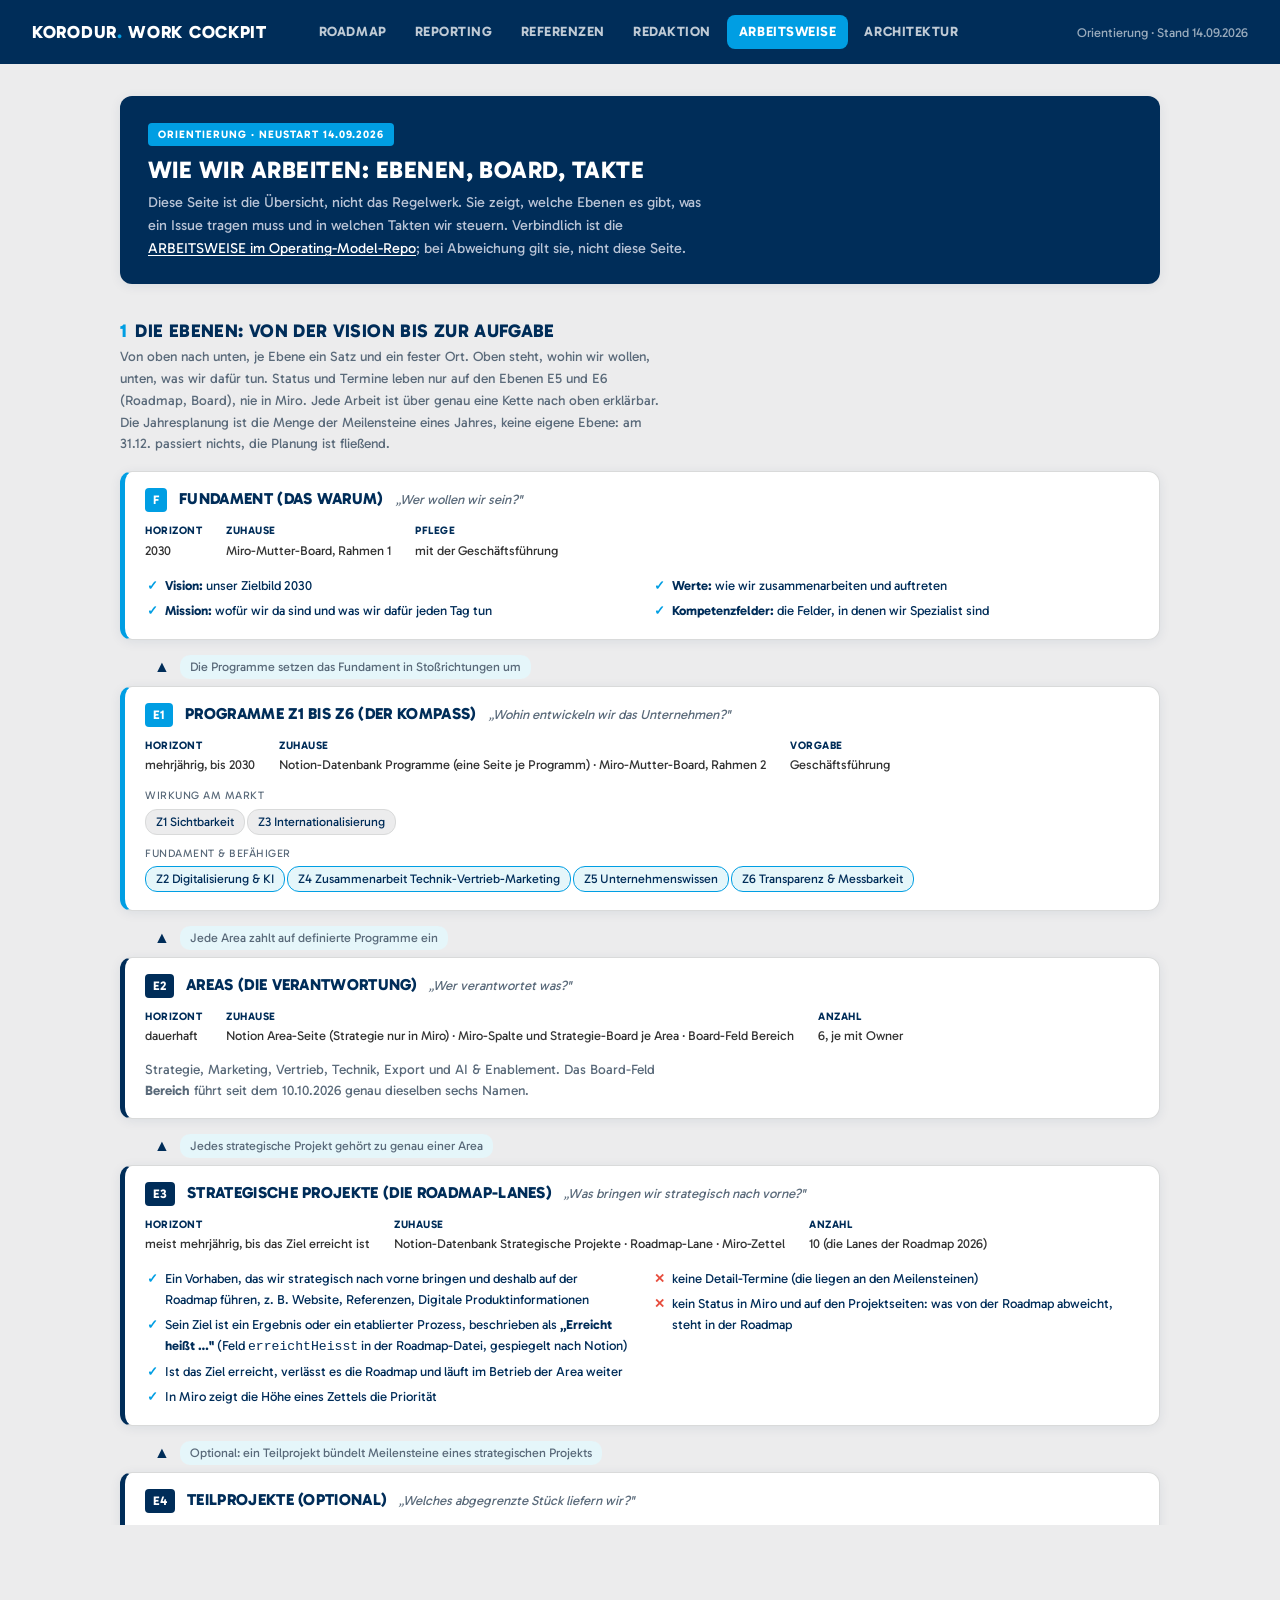
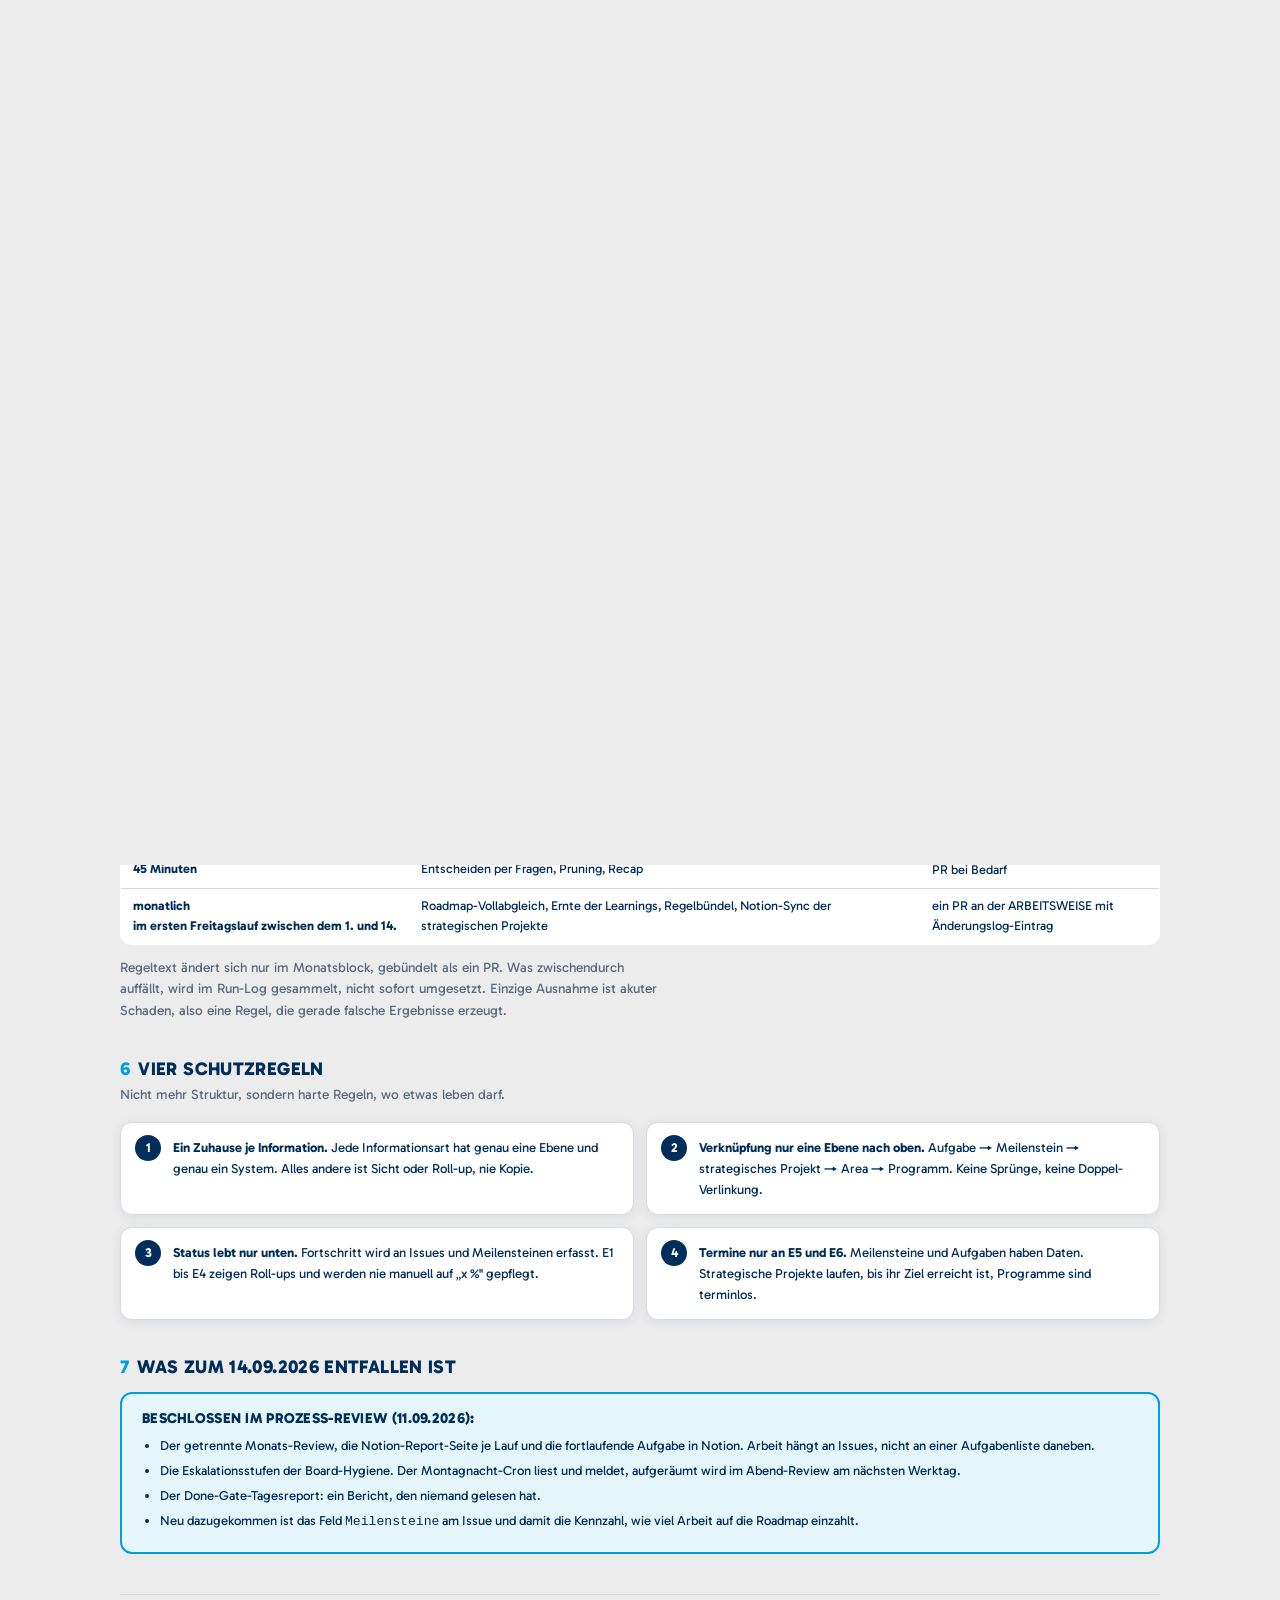
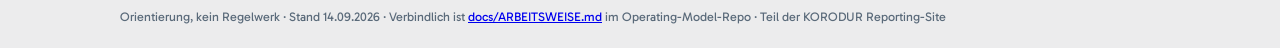
==== commit 506276bf: "sync: dashboard + snapshot 2026-11-12" ====
--- a/reporting/arbeitsweise.html
+++ b/reporting/arbeitsweise.html
@@ -4,7 +4,7 @@
   <meta charset="UTF-8">
   <meta name="viewport" content="width=device-width, initial-scale=1.0">
   <title>KORODUR Work Cockpit · Arbeitsweise</title>
-  <link rel="stylesheet" href="styles.css?v=3e31d056">
+  <link rel="stylesheet" href="styles.css?v=b986cf7a">
   <link rel="icon" href="data:image/svg+xml,<svg xmlns='http://www.w3.org/2000/svg' viewBox='0 0 100 100'><text y='.9em' font-size='90'>📊</text></svg>">
 </head>
 <body>
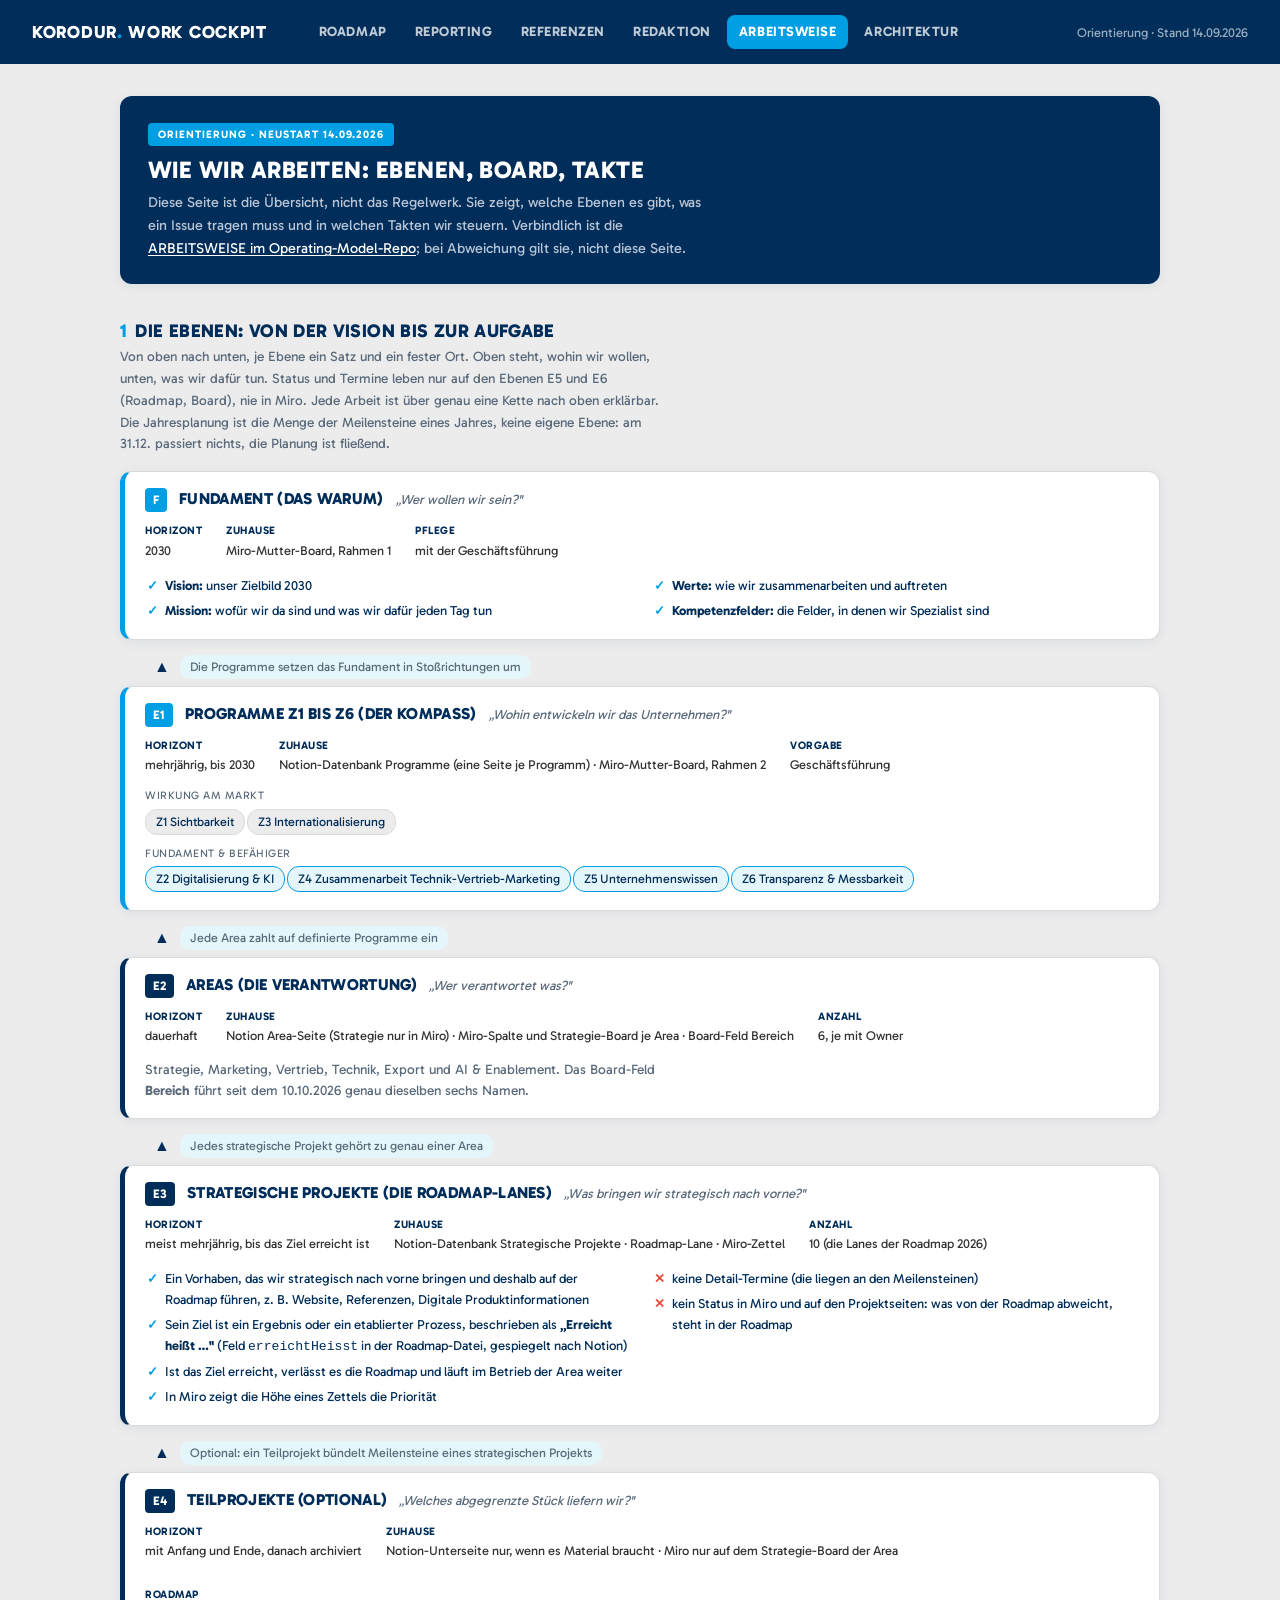
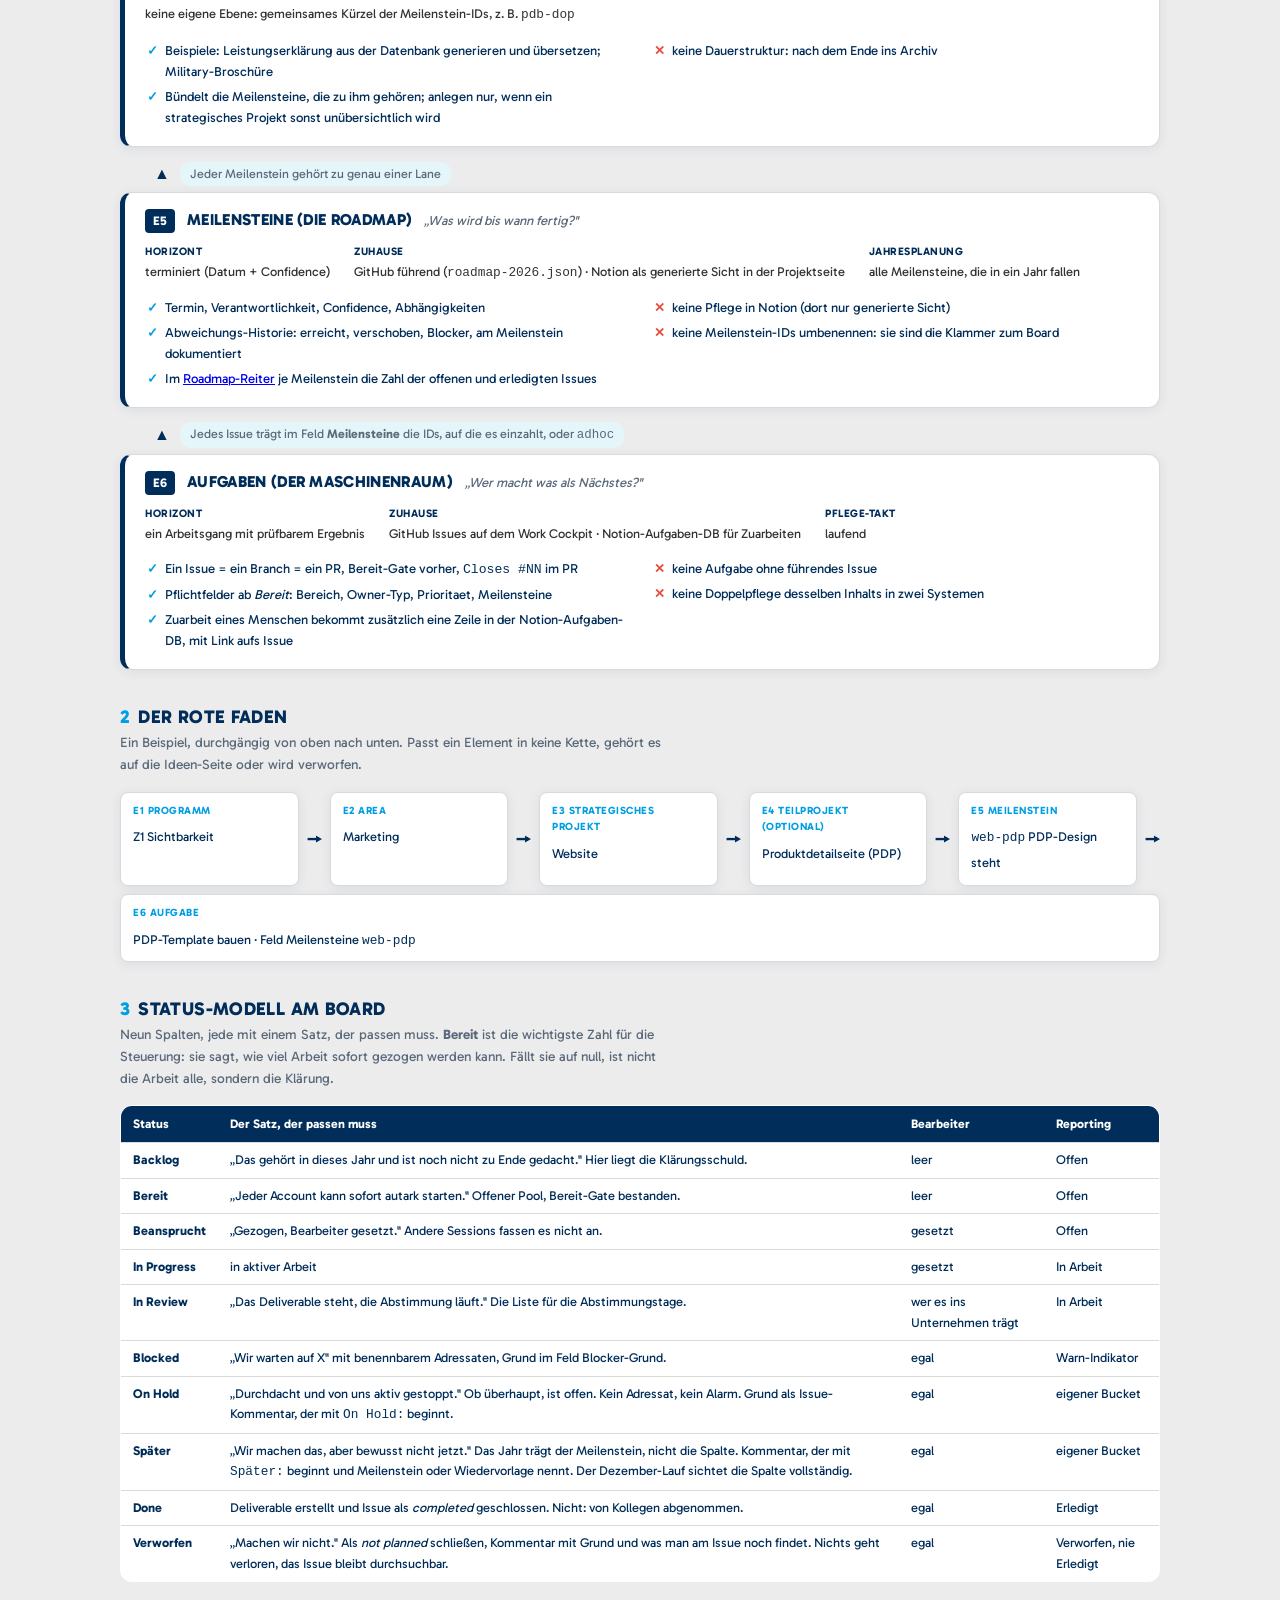
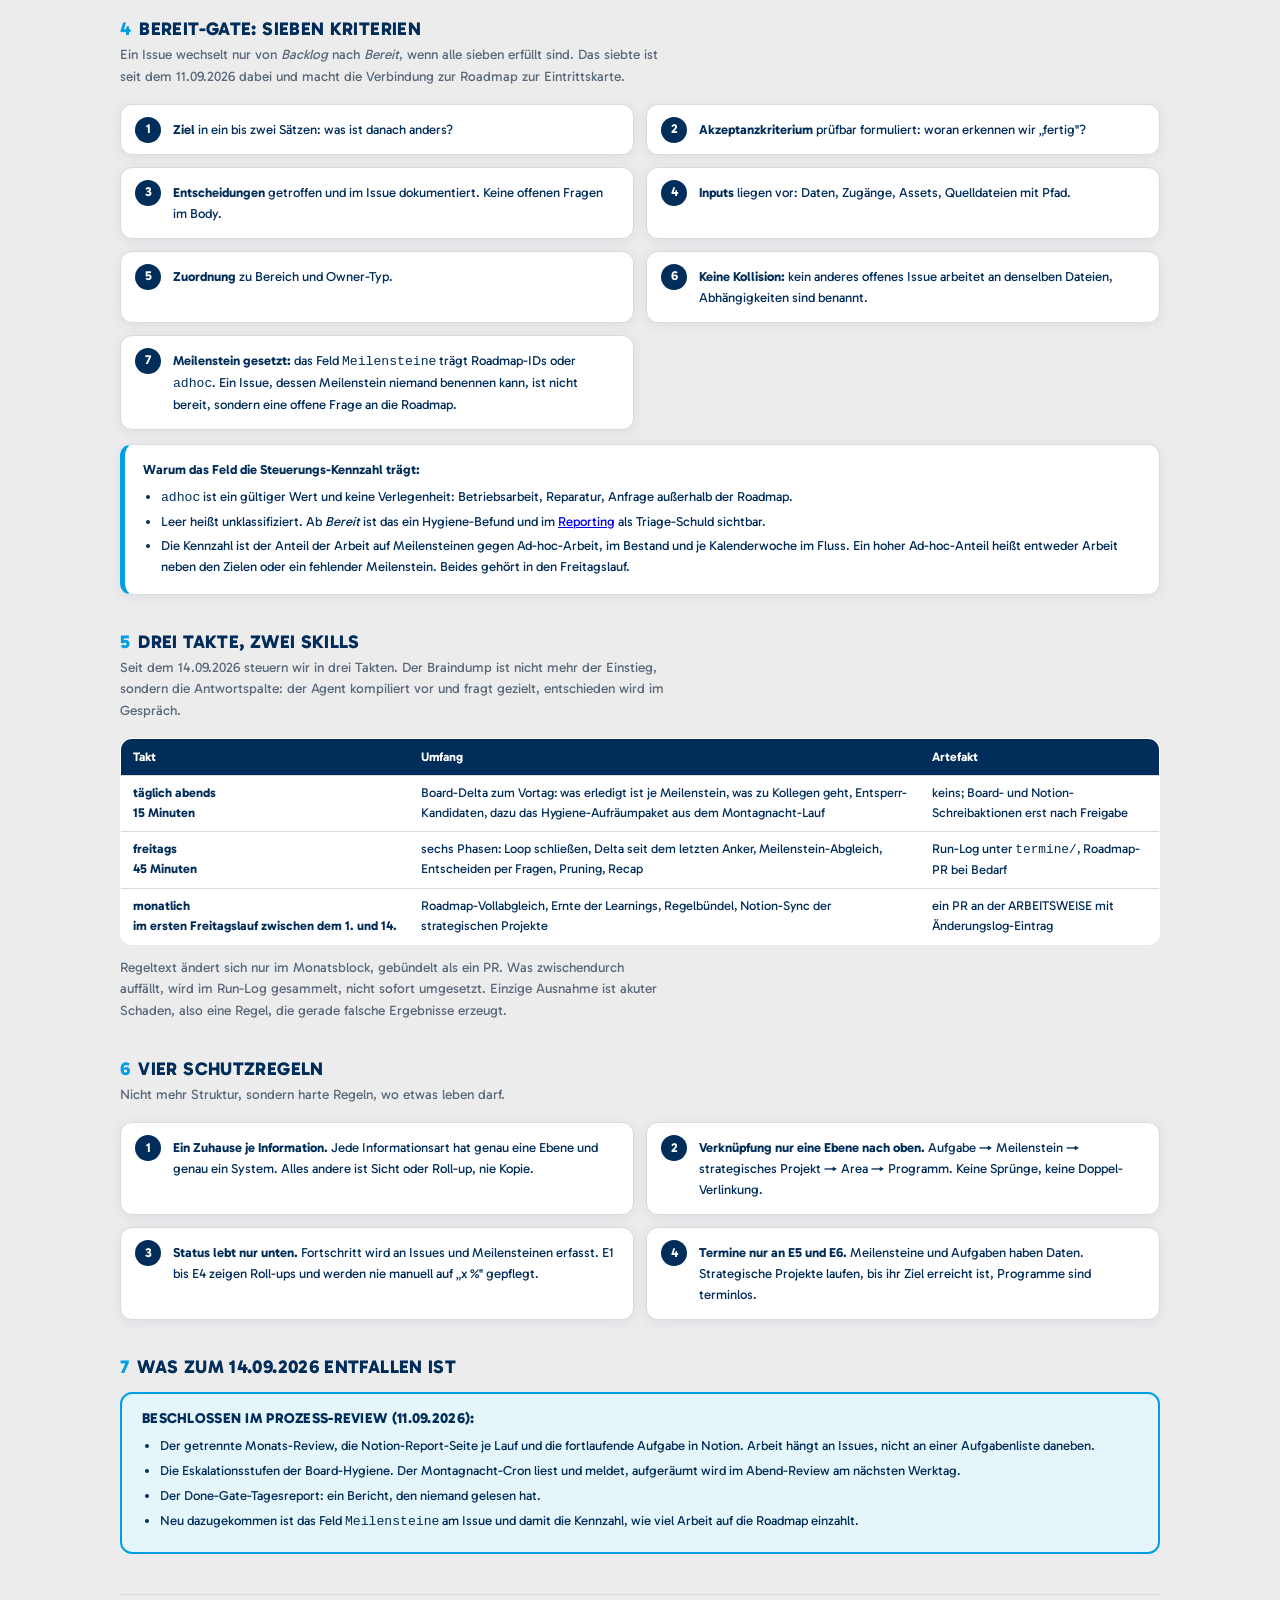
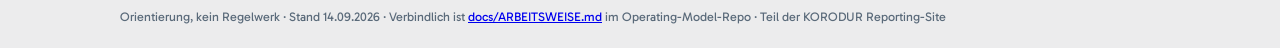
==== commit 0884cb95: "sync: dashboard + snapshot 2026-11-12" ====
--- a/reporting/arbeitsweise.html
+++ b/reporting/arbeitsweise.html
@@ -4,7 +4,7 @@
   <meta charset="UTF-8">
   <meta name="viewport" content="width=device-width, initial-scale=1.0">
   <title>KORODUR Work Cockpit · Arbeitsweise</title>
-  <link rel="stylesheet" href="styles.css?v=b986cf7a">
+  <link rel="stylesheet" href="styles.css?v=55ca44c4">
   <link rel="icon" href="data:image/svg+xml,<svg xmlns='http://www.w3.org/2000/svg' viewBox='0 0 100 100'><text y='.9em' font-size='90'>📊</text></svg>">
 </head>
 <body>
